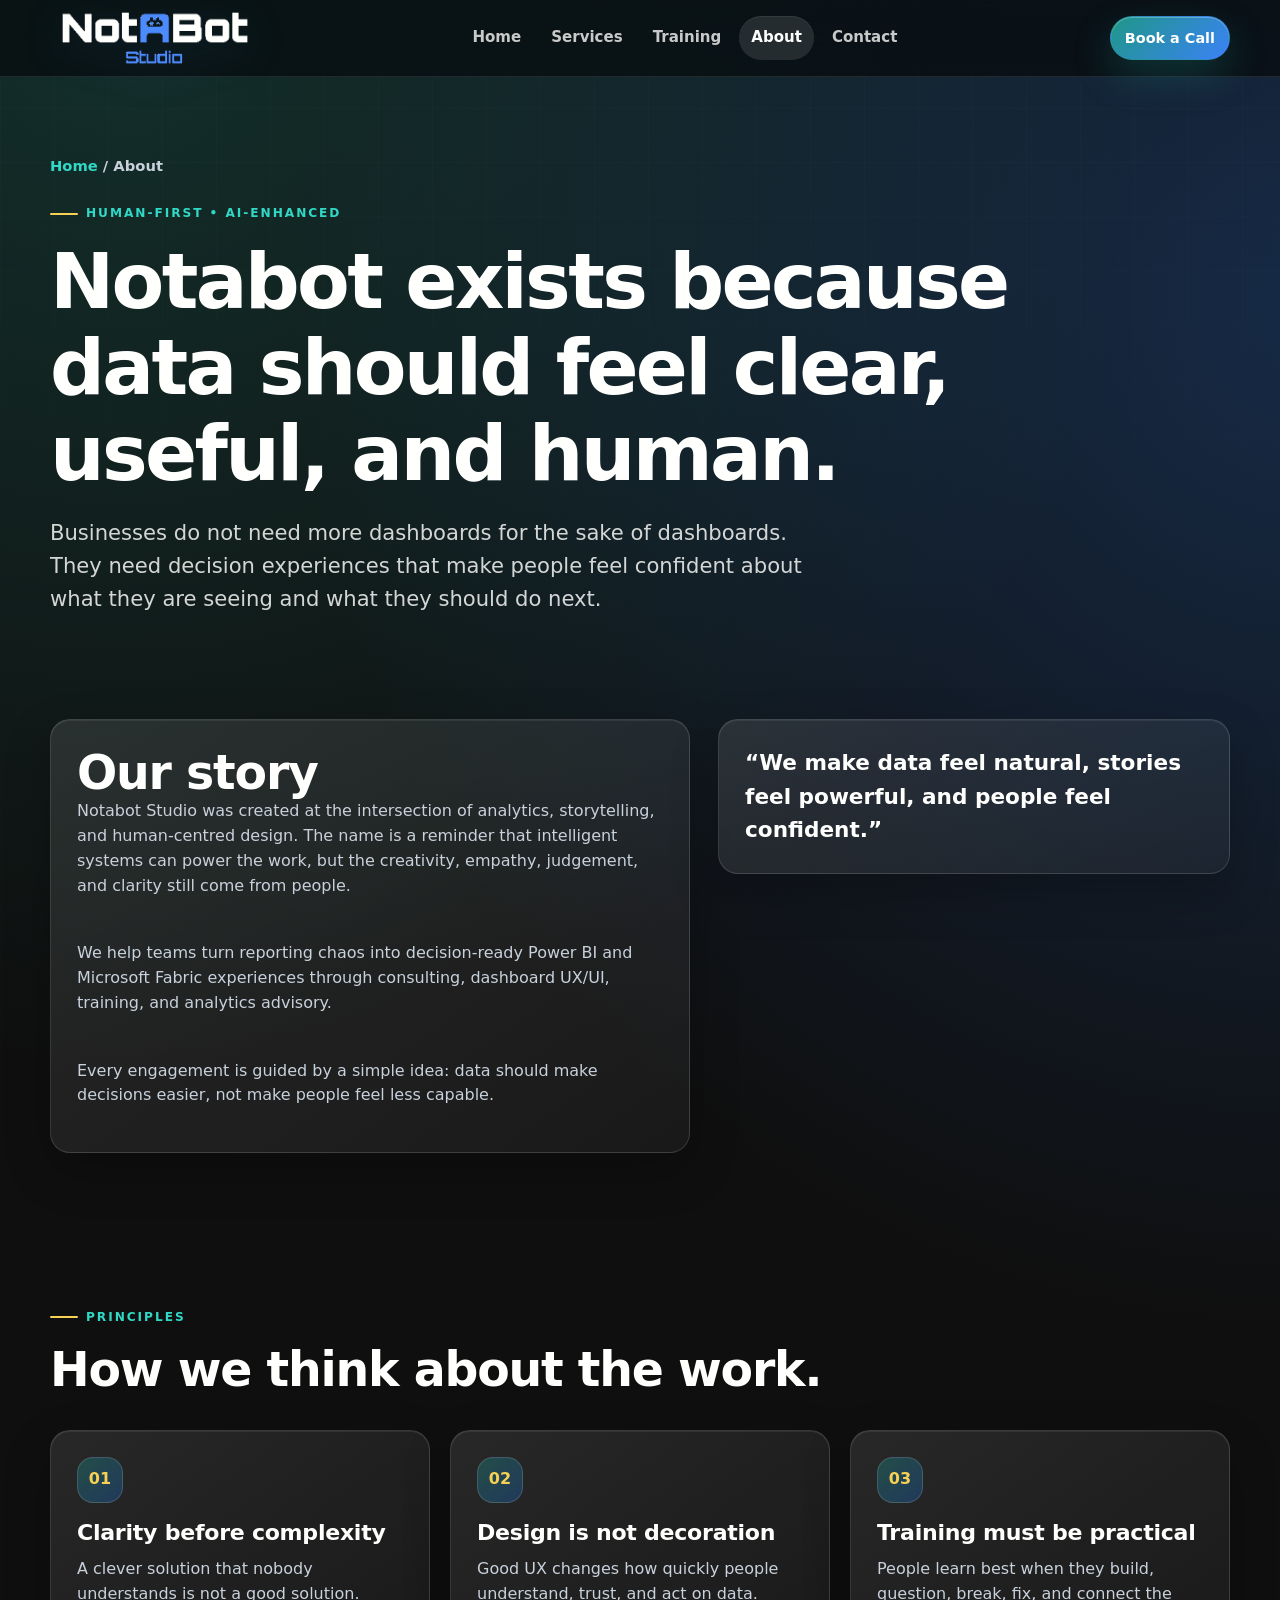
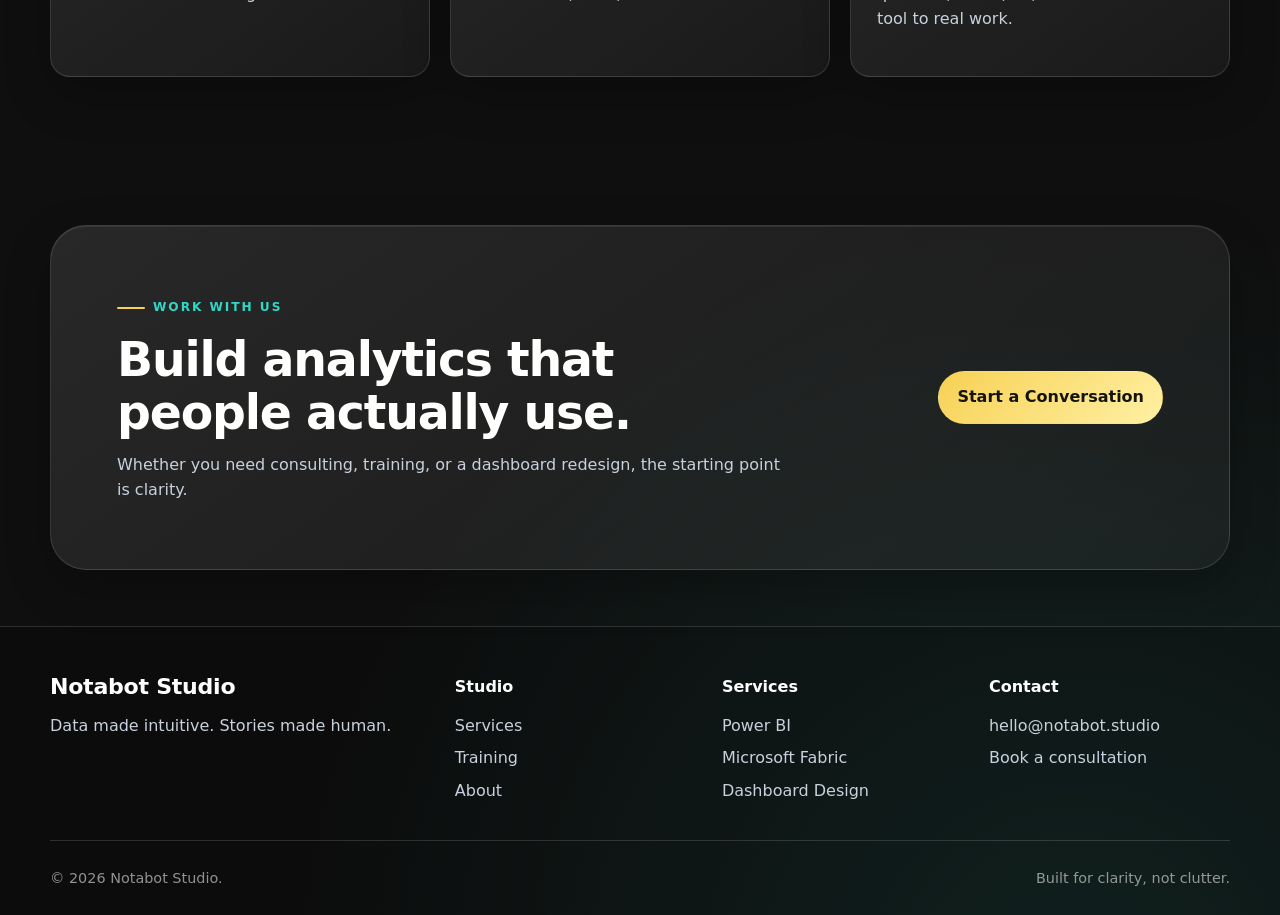
==== about.html @ 27e2b856 "Upload Notabot website files" ====
<!doctype html>
<html lang="en">
<head>
  <meta charset="utf-8"><meta name="viewport" content="width=device-width, initial-scale=1">
  <link rel="icon" type="image/png" href="assets/logo/favicon.png">
  <title>About | Notabot Studio</title>
  <meta name="description" content="Notabot Studio is a human-centred data design studio helping teams turn reporting chaos into clear Power BI, Microsoft Fabric, dashboard and training experiences.">
  <link rel="canonical" href="https://www.notabot.studio/about.html">
  <meta property="og:title" content="About Notabot Studio"><meta property="og:description" content="Data made intuitive. Stories made human."><meta property="og:type" content="website"><meta property="og:url" content="https://www.notabot.studio/about.html"><meta property="og:image" content="https://www.notabot.studio/assets/images/notabot-preview.png">
  <link rel="stylesheet" href="css/styles.css">
</head>
<body><a class="skip-link" href="#main">Skip to content</a><div class="site-shell">
<header class="header"><div class="container nav"><a class="brand" href="index.html" aria-label="Notabot Studio home"><img class="brand-wordmark" src="assets/logo/notabot-wordmark-nav.png" alt="Notabot Studio"></a><nav class="nav-links" data-nav-links><a class="nav-link" href="index.html">Home</a><a class="nav-link" href="services.html">Services</a><a class="nav-link" href="training.html">Training</a><a class="nav-link" aria-current="page" href="about.html">About</a><a class="nav-link" href="contact.html">Contact</a></nav><div class="nav-actions"><a class="btn btn-primary btn-small" href="contact.html">Book a Call</a><button class="menu-toggle" data-menu-toggle aria-label="Open menu" aria-expanded="false"><span></span><span></span><span></span></button></div></div></header>
<main id="main">
<section class="page-hero"><div class="container reveal"><div class="breadcrumb"><a href="index.html">Home</a> / About</div><span class="eyebrow">Human-first • AI-enhanced</span><h1>Notabot exists because data should feel clear, useful, and human.</h1><p class="lead">Businesses do not need more dashboards for the sake of dashboards. They need decision experiences that make people feel confident about what they are seeing and what they should do next.</p></div></section>
<section class="section section-tight"><div class="container about-split"><div class="card reveal"><h2>Our story</h2><p>Notabot Studio was created at the intersection of analytics, storytelling, and human-centred design. The name is a reminder that intelligent systems can power the work, but the creativity, empathy, judgement, and clarity still come from people.</p><br><p>We help teams turn reporting chaos into decision-ready Power BI and Microsoft Fabric experiences through consulting, dashboard UX/UI, training, and analytics advisory.</p><br><p>Every engagement is guided by a simple idea: data should make decisions easier, not make people feel less capable.</p></div><div class="card quote-card reveal">“We make data feel natural, stories feel powerful, and people feel confident.”</div></div></section>
<section class="section"><div class="container"><div class="section-head reveal"><div><span class="eyebrow">Principles</span><h2>How we think about the work.</h2></div></div><div class="grid grid-3"><article class="card reveal"><div class="card-icon">01</div><h3>Clarity before complexity</h3><p>A clever solution that nobody understands is not a good solution.</p></article><article class="card reveal"><div class="card-icon">02</div><h3>Design is not decoration</h3><p>Good UX changes how quickly people understand, trust, and act on data.</p></article><article class="card reveal"><div class="card-icon">03</div><h3>Training must be practical</h3><p>People learn best when they build, question, break, fix, and connect the tool to real work.</p></article></div></div></section>
<section class="section section-tight"><div class="container"><div class="cta-band reveal"><div><span class="eyebrow">Work with us</span><h2>Build analytics that people actually use.</h2><p>Whether you need consulting, training, or a dashboard redesign, the starting point is clarity.</p></div><a class="btn btn-yellow" href="contact.html">Start a Conversation</a></div></div></section>
</main>
<footer class="footer"><div class="container footer-grid"><div><h3>Notabot Studio</h3><p>Data made intuitive. Stories made human.</p></div><div><h4>Studio</h4><a href="services.html">Services</a><a href="training.html">Training</a><a href="about.html">About</a></div><div><h4>Services</h4><a href="services.html#power-bi">Power BI</a><a href="services.html#fabric">Microsoft Fabric</a><a href="services.html#dashboard-redesign">Dashboard Design</a></div><div><h4>Contact</h4><a href="mailto:hello@notabot.studio">hello@notabot.studio</a><a href="contact.html">Book a consultation</a></div></div><div class="container footer-bottom"><span>© <span data-year></span> Notabot Studio.</span><span>Built for clarity, not clutter.</span></div></footer>
</div><script src="js/main.js"></script></body></html>
---- css/styles.css ----
/* Notabot Studio — GitHub Pages ready static site */
:root {
  --teal: #1f9787;
  --teal-bright: #31d8c6;
  --blue: #1F4C8A;
  --blue-bright: #3B82F6;
  --yellow: #F7D154;
  --ink: #0f0f0f;
  --ink-2: #111827;
  --ink-3: #1f2937;
  --paper: #FFFFFD;
  --muted: #C8D1DC;
  --subtle: #8F9BA8;
  --line: rgba(255,255,253,.14);
  --glass: rgba(255,255,253,.075);
  --glass-strong: rgba(255,255,253,.115);
  --shadow: 0 24px 70px rgba(0,0,0,.34);
  --fluent-shadow: 0 16px 40px rgba(0,0,0,.24), inset 0 1px 0 rgba(255,255,255,.06);
  --radius: 20px;
  --radius-sm: 12px;
  --max: 1180px;
  --font-heading: 'Segoe UI Variable Display', Aptos, 'Segoe UI', Inter, system-ui, -apple-system, BlinkMacSystemFont, sans-serif;
  --font-body: 'Segoe UI Variable Text', Aptos, 'Segoe UI', Inter, system-ui, -apple-system, BlinkMacSystemFont, sans-serif;
}

* { box-sizing: border-box; }
html { scroll-behavior: smooth; }
body {
  margin: 0;
  font-family: var(--font-body);
  color: var(--paper);
  background:
    radial-gradient(circle at 8% 0%, rgba(31,151,135,.24), transparent 32%),
    radial-gradient(circle at 86% 10%, rgba(31,76,138,.45), transparent 34%),
    radial-gradient(circle at 70% 86%, rgba(45,214,195,.12), transparent 28%),
    var(--ink);
  line-height: 1.55;
  overflow-x: hidden;
}

body.menu-open { overflow: hidden; }
img { max-width: 100%; display: block; }
a { color: inherit; text-decoration: none; }
button, input, textarea { font: inherit; }

.skip-link {
  position: absolute;
  left: -999px;
  top: 12px;
  background: var(--paper);
  color: var(--ink);
  padding: 10px 14px;
  border-radius: 12px;
  z-index: 1000;
}
.skip-link:focus { left: 12px; }

.site-shell { position: relative; min-height: 100vh; }
.site-shell::before {
  content: '';
  position: fixed;
  inset: 0;
  pointer-events: none;
  background-image:
    linear-gradient(rgba(255,255,255,.035) 1px, transparent 1px),
    linear-gradient(90deg, rgba(255,255,255,.035) 1px, transparent 1px);
  background-size: 54px 54px;
  mask-image: linear-gradient(to bottom, rgba(0,0,0,.55), transparent 72%);
}

.container { width: min(var(--max), calc(100% - 40px)); margin: 0 auto; }
.section { padding: 92px 0; position: relative; }
.section-tight { padding: 56px 0; }
.eyebrow {
  display: inline-flex;
  align-items: center;
  gap: 8px;
  color: var(--teal-bright);
  text-transform: uppercase;
  letter-spacing: .16em;
  font-size: .76rem;
  font-weight: 800;
  margin-bottom: 16px;
}
.eyebrow::before { content: ''; width: 28px; height: 2px; background: var(--yellow); border-radius: 999px; }
.h1, h1, h2, h3 { font-family: var(--font-heading); line-height: 1.12; margin: 0; text-wrap: balance; }
h1 { font-size: clamp(2.35rem, 6.4vw, 5.35rem); letter-spacing: -.035em; max-width: 1020px; font-weight: 760; }
h2 { font-size: clamp(1.85rem, 3.7vw, 3.45rem); letter-spacing: -.025em; font-weight: 740; }
h3 { font-size: clamp(1.08rem, 2vw, 1.38rem); letter-spacing: -.012em; font-weight: 720; }
p { margin: 0; color: var(--muted); }
.lead { font-size: clamp(1.05rem, 2vw, 1.32rem); max-width: 760px; color: rgba(255,255,253,.82); }
.text-gradient { background: linear-gradient(100deg, var(--teal-bright), var(--paper) 44%, var(--yellow)); -webkit-background-clip: text; background-clip: text; color: transparent; }

.header {
  position: sticky;
  top: 0;
  z-index: 999;
  backdrop-filter: blur(18px);
  background: rgba(15,15,15,.72);
  border-bottom: 1px solid var(--line);
}
.nav {
  min-height: 76px;
  display: flex;
  align-items: center;
  justify-content: space-between;
  gap: 22px;
}
.brand {
  display: inline-flex;
  align-items: center;
  gap: 12px;
  min-width: max-content;
}
.brand-mark {
  width: 46px;
  height: 46px;
  border: 1px solid rgba(255,255,253,.18);
  border-radius: 15px;
  background: var(--paper);
  display: grid;
  place-items: center;
  box-shadow: 0 14px 38px rgba(31,76,138,.28);
  overflow: hidden;
  flex: 0 0 auto;
}
.brand-mark img {
  width: 100%;
  height: 100%;
  object-fit: cover;
}
.brand-text { display: grid; gap: 1px; }
.brand-name { font-family: var(--font-heading); font-weight: 760; letter-spacing: -.02em; }
.brand-tag { font-size: .72rem; color: var(--muted); letter-spacing: .08em; text-transform: uppercase; }
.nav-links { display: flex; align-items: center; gap: 6px; }
.nav-link {
  padding: 10px 12px;
  color: rgba(255,255,253,.78);
  border-radius: 999px;
  font-weight: 700;
  font-size: .94rem;
}
.nav-link:hover, .nav-link[aria-current='page'] { background: var(--glass); color: var(--paper); }
.nav-actions { display: flex; align-items: center; gap: 12px; }
.menu-toggle {
  display: none;
  width: 44px;
  height: 44px;
  border: 1px solid var(--line);
  border-radius: 14px;
  background: var(--glass);
  color: var(--paper);
  cursor: pointer;
}
.menu-toggle span { display: block; width: 19px; height: 2px; background: currentColor; margin: 4px auto; border-radius: 999px; transition: .2s ease; }

.btn {
  display: inline-flex;
  align-items: center;
  justify-content: center;
  gap: 10px;
  min-height: 46px;
  padding: 13px 18px;
  border-radius: 999px;
  border: 1px solid rgba(255,255,253,.16);
  background: var(--glass);
  color: var(--paper);
  font-weight: 720;
  cursor: pointer;
  transition: transform .18s ease, border-color .18s ease, background .18s ease, box-shadow .18s ease;
}
.btn:hover { transform: translateY(-2px); border-color: rgba(45,214,195,.42); background: var(--glass-strong); }
.btn-primary {
  background: linear-gradient(135deg, var(--teal), var(--blue-bright));
  border-color: transparent;
  box-shadow: 0 18px 46px rgba(31,151,135,.25);
}
.btn-primary:hover { box-shadow: 0 22px 56px rgba(31,151,135,.34); }
.btn-yellow { background: linear-gradient(135deg, var(--yellow), #fff0a4); color: #15140b; border-color: transparent; }
.btn-small { min-height: 40px; padding: 10px 14px; font-size: .9rem; }

.hero { padding: 92px 0 70px; position: relative; }
.hero-grid { display: grid; grid-template-columns: minmax(0, 1.1fr) 430px; gap: 46px; align-items: center; }
.hero-copy { position: relative; z-index: 2; }
.hero-copy .lead { margin: 24px 0 28px; }
.hero-actions { display: flex; flex-wrap: wrap; gap: 14px; margin-bottom: 28px; }
.cred-strip { display: flex; flex-wrap: wrap; gap: 10px; }
.pill {
  border: 1px solid var(--line);
  background: rgba(255,255,253,.055);
  border-radius: 999px;
  padding: 8px 12px;
  color: rgba(255,255,253,.78);
  font-weight: 750;
  font-size: .88rem;
}
.hero-visual {
  position: relative;
  min-height: 560px;
  border: 1px solid var(--line);
  border-radius: 36px;
  background:
    linear-gradient(140deg, rgba(255,255,253,.10), rgba(255,255,253,.035)),
    radial-gradient(circle at 74% 20%, rgba(45,214,195,.3), transparent 32%),
    radial-gradient(circle at 18% 72%, rgba(31,76,138,.7), transparent 42%);
  box-shadow: var(--shadow);
  overflow: hidden;
}
.hero-visual::before {
  content: '';
  position: absolute;
  inset: 18px;
  border-radius: 28px;
  border: 1px solid rgba(255,255,253,.14);
}
.dashboard-card {
  position: absolute;
  border: 1px solid rgba(255,255,253,.16);
  background: rgba(15,15,15,.54);
  backdrop-filter: blur(14px);
  border-radius: 22px;
  padding: 18px;
  box-shadow: 0 20px 50px rgba(0,0,0,.28);
}
.card-main { left: 34px; top: 40px; width: 290px; }
.card-side { right: 28px; top: 92px; width: 170px; }
.card-bottom { left: 74px; bottom: 52px; right: 34px; }
.mini-label { color: var(--muted); font-size: .78rem; text-transform: uppercase; letter-spacing: .12em; font-weight: 800; }
.metric { font-family: var(--font-heading); font-size: 2.4rem; letter-spacing: -.06em; margin: 10px 0 4px; }
.spark { height: 84px; margin-top: 18px; border-radius: 16px; background: linear-gradient(135deg, rgba(31,151,135,.4), rgba(31,76,138,.75)); position: relative; overflow: hidden; }
.spark::after { content:''; position:absolute; inset: 24px 12px 20px; border-left: 3px solid var(--yellow); border-bottom: 3px solid var(--teal-bright); transform: skewX(-16deg); border-radius: 4px; }
.robot-orb {
  position: absolute;
  right: 42px;
  bottom: 144px;
  width: 128px;
  height: 128px;
  border-radius: 32px;
  background: linear-gradient(145deg, var(--paper), #dbe7ef);
  transform: rotate(-8deg);
  box-shadow: 0 30px 68px rgba(45,214,195,.24);
}
.robot-orb::before { content: ''; position: absolute; width: 16px; height: 16px; border-radius: 50%; background: var(--blue); left: 34px; top: 44px; box-shadow: 42px 0 0 var(--yellow); }
.robot-orb::after { content: ''; position: absolute; width: 58px; height: 8px; border-radius: 999px; background: var(--ink); left: 36px; bottom: 36px; opacity: .88; }
.progress-row { display:grid; gap: 11px; margin-top: 14px; }
.progress-line { height: 10px; border-radius: 999px; background: rgba(255,255,253,.10); overflow:hidden; }
.progress-line span { display:block; height:100%; border-radius: inherit; background: linear-gradient(90deg, var(--teal-bright), var(--yellow)); }

.grid { display: grid; gap: 20px; }
.grid-2 { grid-template-columns: repeat(2, minmax(0, 1fr)); }
.grid-3 { grid-template-columns: repeat(3, minmax(0, 1fr)); }
.grid-4 { grid-template-columns: repeat(4, minmax(0, 1fr)); }
.card {
  border: 1px solid var(--line);
  background: linear-gradient(145deg, rgba(255,255,253,.095), rgba(255,255,253,.038));
  border-radius: var(--radius);
  padding: 26px;
  box-shadow: var(--fluent-shadow);
  position: relative;
  overflow: hidden;
}
.card::before { content:''; position:absolute; inset:0; background: radial-gradient(circle at 10% 0%, rgba(45,214,195,.13), transparent 30%); opacity:0; transition:.2s ease; }
.card:hover::before { opacity: 1; }
.card > * { position: relative; }
.card h3 { margin-bottom: 12px; }
.card p { margin-bottom: 18px; }
.card-icon {
  width: 46px;
  height: 46px;
  border-radius: 16px;
  display: grid;
  place-items: center;
  background: linear-gradient(135deg, rgba(31,151,135,.35), rgba(31,76,138,.55));
  border: 1px solid rgba(255,255,253,.15);
  margin-bottom: 18px;
  font-weight: 700;
  color: var(--yellow);
}
.section-head { display:flex; align-items:end; justify-content:space-between; gap: 24px; margin-bottom: 34px; }
.section-head p { max-width: 590px; }
.problem-card { min-height: 180px; }
.price-card {
  padding: 0;
  display: flex;
  flex-direction: column;
  height: 100%;
  min-height: 430px;
  overflow: hidden;
}
.price-head {
  padding: 28px 28px 20px;
  border-bottom: 1px solid var(--line);
  display: grid;
  gap: 10px;
  align-content: start;
}
.price-head h3 { margin: 0; line-height: 1.18; }
.price-head p { margin: 0; }
.price {
  font-family: var(--font-heading);
  font-size: clamp(1.55rem, 2.6vw, 2.05rem);
  line-height: 1.18;
  letter-spacing: -.02em;
  margin: 2px 0 4px;
  color: var(--paper);
  overflow: visible;
  white-space: normal;
}
.price small { font-family: var(--font-body); font-size: .9rem; color: var(--muted); letter-spacing: 0; font-weight: 520; }
.price-body { padding: 22px 28px 28px; display:flex; flex-direction:column; flex:1; }
.list { list-style:none; padding:0; margin: 0 0 22px; display:grid; gap: 10px; color: rgba(255,255,253,.78); }
.list li { display:flex; gap: 10px; align-items:flex-start; }
.list li::before { content:'✦'; color: var(--teal-bright); flex: 0 0 auto; }
.price-body .btn { margin-top: auto; width: fit-content; }
.badge {
  display:inline-flex; align-items:center; width:max-content; gap:8px;
  border: 1px solid rgba(255,210,63,.38);
  background: rgba(255,210,63,.11);
  color: #fff3b0;
  border-radius: 999px;
  padding: 6px 10px;
  font-size: .78rem;
  font-weight: 700;
  text-transform: uppercase;
  letter-spacing: .1em;
}
.featured { outline: 1px solid rgba(45,214,195,.55); box-shadow: 0 24px 80px rgba(31,151,135,.18); }
.note { font-size: .92rem; color: rgba(255,255,253,.68); }

.process { counter-reset: step; }
.process-card { display: grid; gap: 12px; }
.process-card::after {
  counter-increment: step;
  content: '0' counter(step);
  position: absolute;
  right: 22px;
  top: 18px;
  font-family: var(--font-heading);
  color: rgba(255,255,253,.12);
  font-size: 2rem;
}

.cta-band {
  border: 1px solid rgba(255,255,253,.16);
  border-radius: 36px;
  padding: clamp(32px, 6vw, 66px);
  background:
    radial-gradient(circle at 8% 20%, rgba(45,214,195,.24), transparent 30%),
    linear-gradient(135deg, rgba(31,76,138,.5), rgba(31,151,135,.2));
  box-shadow: var(--shadow);
  display:grid;
  grid-template-columns: 1fr auto;
  gap: 24px;
  align-items:center;
}
.cta-band p { max-width: 680px; margin-top: 14px; }

.page-hero { padding: 78px 0 48px; }
.page-hero h1 { font-size: clamp(2.4rem, 6vw, 5rem); }
.page-hero .lead { margin-top: 20px; }
.breadcrumb { color: var(--muted); font-weight: 800; margin-bottom: 20px; font-size: .92rem; }
.breadcrumb a { color: var(--teal-bright); }
.service-detail { display:grid; grid-template-columns: .9fr 1.1fr; gap: 24px; align-items:start; }
.service-detail + .service-detail { margin-top: 24px; }
.deliverables { display:grid; grid-template-columns: repeat(2, minmax(0,1fr)); gap: 12px; margin-top: 18px; }
.deliverable { border:1px solid var(--line); border-radius: 16px; padding: 14px; background: rgba(255,255,253,.045); color: rgba(255,255,253,.8); font-weight: 750; }
.training-table { width:100%; border-collapse: collapse; overflow:hidden; border-radius: var(--radius); }
.training-table th, .training-table td { padding: 16px; border-bottom: 1px solid var(--line); text-align:left; color: rgba(255,255,253,.78); vertical-align: top; }
.training-table th { color: var(--paper); background: rgba(255,255,253,.08); font-family: var(--font-heading); }
.training-table tr:last-child td { border-bottom:0; }
.about-split { display:grid; grid-template-columns: 1fr .8fr; gap: 28px; align-items:start; }
.quote-card { font-size: 1.35rem; color: var(--paper); font-weight: 800; }
.contact-options { display:grid; grid-template-columns: repeat(3, minmax(0,1fr)); gap: 16px; }
.form {
  display:grid;
  gap: 14px;
}
.field { display:grid; gap: 8px; }
.field label { font-weight: 720; color: rgba(255,255,253,.86); }
.field input, .field textarea, .field select {
  width: 100%;
  border: 1px solid var(--line);
  border-radius: 16px;
  background: rgba(255,255,253,.065);
  color: var(--paper);
  padding: 14px 14px;
  outline: none;
}
.field input:focus, .field textarea:focus, .field select:focus { border-color: rgba(45,214,195,.6); box-shadow: 0 0 0 4px rgba(45,214,195,.09); }
.field textarea { min-height: 140px; resize: vertical; }

.footer { border-top: 1px solid var(--line); padding: 48px 0 26px; background: rgba(0,0,0,.18); }
.footer-grid { display:grid; grid-template-columns: 1.1fr repeat(3, .7fr); gap: 26px; }
.footer h3, .footer h4 { margin: 0 0 14px; font-family: var(--font-heading); }
.footer a { display:block; color: var(--muted); margin: 8px 0; }
.footer a:hover { color: var(--teal-bright); }
.footer-bottom { display:flex; justify-content:space-between; gap: 18px; flex-wrap: wrap; padding-top: 26px; margin-top: 28px; border-top: 1px solid var(--line); color: rgba(255,255,253,.55); font-size: .9rem; }

.reveal { opacity: 0; transform: translateY(18px); transition: opacity .6s ease, transform .6s ease; }
.reveal.visible { opacity: 1; transform: translateY(0); }

@media (max-width: 980px) {
  .hero-grid, .service-detail, .about-split { grid-template-columns: 1fr; }
  .hero-visual { min-height: 480px; }
  .grid-3, .grid-4 { grid-template-columns: repeat(2, minmax(0, 1fr)); }
  .section-head, .cta-band { grid-template-columns: 1fr; display:grid; }
  .footer-grid { grid-template-columns: repeat(2, minmax(0, 1fr)); }
  .contact-options { grid-template-columns: 1fr; }
}

@media (max-width: 760px) {
  .container { width: min(100% - 28px, var(--max)); }
  .section { padding: 68px 0; }
  .nav { min-height: 68px; }
  .brand-tag { display:none; }
  .menu-toggle { display: inline-block; }
  .nav-links {
    position: fixed;
    inset: 68px 14px auto 14px;
    display: grid;
    gap: 8px;
    background: rgba(15,15,15,.96);
    border: 1px solid var(--line);
    border-radius: 22px;
    padding: 14px;
    box-shadow: var(--shadow);
    transform: translateY(-12px);
    opacity: 0;
    pointer-events: none;
    transition: .2s ease;
  }
  .nav-links.open { transform: translateY(0); opacity: 1; pointer-events: auto; }
  .nav-link { border-radius: 14px; padding: 12px 14px; }
  .nav-actions .btn { display: none; }
  .hero { padding: 56px 0 44px; }
  .hero-actions { align-items: stretch; }
  .hero-actions .btn { width: 100%; }
  .hero-visual { min-height: 430px; border-radius: 28px; }
  .card-main { left: 18px; top: 24px; width: calc(100% - 90px); }
  .card-side { right: 18px; top: 180px; width: 148px; }
  .card-bottom { left: 18px; right: 18px; bottom: 22px; }
  .robot-orb { width: 92px; height: 92px; right: 26px; bottom: 150px; border-radius: 24px; }
  .robot-orb::before { left: 24px; top: 31px; box-shadow: 30px 0 0 var(--yellow); }
  .robot-orb::after { width: 44px; left: 24px; bottom: 24px; }
  .grid-2, .grid-3, .grid-4, .deliverables { grid-template-columns: 1fr; }
  .training-table { display:block; overflow-x:auto; }
  .footer-grid { grid-template-columns: 1fr; }
}
@media (max-width: 980px) {
  .grid-5 { grid-template-columns: repeat(2, minmax(0, 1fr)) !important; }
}
@media (max-width: 760px) {
  .grid-5 { grid-template-columns: 1fr !important; }
}


/* Fluent 2 refinement pass: clearer typography, safer spacing and better card alignment */
.grid { align-items: stretch; }
.price-card:hover, .card:hover { border-color: rgba(255,255,253,.22); }
.btn:focus-visible, .nav-link:focus-visible, .field input:focus-visible, .field textarea:focus-visible, .field select:focus-visible {
  outline: 3px solid rgba(49,216,198,.45);
  outline-offset: 3px;
}
@media (max-width: 760px) {
  .price-card { min-height: auto; }
  .price-head { padding: 24px 22px 18px; }
  .price-body { padding: 20px 22px 24px; }
  .price-body .btn { width: 100%; }
}


/* === Fluent 2 interaction upgrade + Notabot logo refinement === */
:root {
  --fluent-surface: rgba(32, 36, 40, .72);
  --fluent-surface-2: rgba(255,255,253,.075);
  --fluent-stroke: rgba(255,255,253,.14);
  --fluent-stroke-strong: rgba(255,255,253,.24);
  --fluent-acrylic: blur(22px) saturate(135%);
  --fluent-ease: cubic-bezier(.16, 1, .3, 1);
}
body {
  background-size: 120% 120%;
  animation: notabotAurora 18s var(--fluent-ease) infinite alternate;
}
@keyframes notabotAurora {
  0% { background-position: 0% 0%, 100% 0%, 70% 100%, 0 0; }
  100% { background-position: 16% 10%, 82% 18%, 62% 84%, 0 0; }
}
.header {
  background: rgba(15, 18, 20, .72);
  backdrop-filter: var(--fluent-acrylic);
  -webkit-backdrop-filter: var(--fluent-acrylic);
}
.brand { border-radius: 18px; padding: 6px 8px 6px 4px; transition: background .2s var(--fluent-ease), transform .2s var(--fluent-ease); }
.brand:hover { background: rgba(255,255,253,.055); transform: translateY(-1px); }
.brand-mark {
  width: 48px;
  height: 48px;
  background: linear-gradient(180deg, rgba(255,255,253,.98), rgba(232,241,255,.96));
  border: 1px solid rgba(255,255,253,.28);
  border-radius: 16px;
  box-shadow: 0 16px 34px rgba(31, 76, 138, .26), inset 0 1px 0 rgba(255,255,255,.9);
  padding: 5px;
}
.brand-mark img { object-fit: contain; filter: drop-shadow(0 4px 8px rgba(31,76,138,.18)); }
.brand-name { color: var(--paper); font-weight: 780; letter-spacing: -.015em; }
.brand-tag { color: rgba(255,255,253,.74); }
.nav-link {
  position: relative;
  transition: background .2s var(--fluent-ease), color .2s var(--fluent-ease), transform .2s var(--fluent-ease);
}
.nav-link:hover { transform: translateY(-1px); }
.nav-link[aria-current='page'] { background: rgba(255,255,253,.11); box-shadow: inset 0 1px 0 rgba(255,255,255,.08); }
.btn {
  position: relative;
  overflow: hidden;
  transition: transform .22s var(--fluent-ease), border-color .22s var(--fluent-ease), background .22s var(--fluent-ease), box-shadow .22s var(--fluent-ease);
}
.btn::after {
  content: '';
  position: absolute;
  inset: -40%;
  background: linear-gradient(90deg, transparent, rgba(255,255,255,.22), transparent);
  transform: translateX(-120%) rotate(14deg);
  transition: transform .7s var(--fluent-ease);
}
.btn:hover::after { transform: translateX(120%) rotate(14deg); }
.btn > * { position: relative; }
.btn-primary { box-shadow: 0 16px 38px rgba(31,151,135,.26), inset 0 1px 0 rgba(255,255,255,.25); }
.btn-primary:hover { box-shadow: 0 22px 52px rgba(31,151,135,.36), inset 0 1px 0 rgba(255,255,255,.28); }
.hero-wordmark {
  width: min(390px, 86vw);
  margin: 0 0 18px;
  padding: 12px 14px;
  border: 1px solid rgba(255,255,253,.10);
  border-radius: 22px;
  background: linear-gradient(135deg, rgba(255,255,253,.08), rgba(255,255,253,.025));
  box-shadow: inset 0 1px 0 rgba(255,255,255,.08), 0 20px 44px rgba(0,0,0,.18);
  transform-origin: left center;
  animation: logoReveal .85s var(--fluent-ease) both;
}
.hero-wordmark img { width: 100%; height: auto; }
@keyframes logoReveal { from { opacity: 0; transform: translateY(12px) scale(.98); } to { opacity: 1; transform: translateY(0) scale(1); } }
.hero-visual {
  transform-style: preserve-3d;
  transition: transform .22s var(--fluent-ease), border-color .22s var(--fluent-ease), box-shadow .22s var(--fluent-ease);
  will-change: transform;
}
.hero-visual:hover { border-color: rgba(45,214,195,.34); box-shadow: 0 30px 90px rgba(0,0,0,.42), 0 0 0 1px rgba(45,214,195,.12); }
.hero-visual::after {
  content: '';
  position: absolute;
  inset: 0;
  background: linear-gradient(120deg, transparent 30%, rgba(255,255,255,.08), transparent 70%);
  transform: translateX(-100%);
  animation: surfaceSweep 5.8s var(--fluent-ease) infinite;
  pointer-events: none;
}
@keyframes surfaceSweep { 0%, 52% { transform: translateX(-120%); } 100% { transform: translateX(120%); } }
.hero-glow-dot { position: absolute; width: 12px; height: 12px; border-radius: 999px; background: var(--teal-bright); box-shadow: 0 0 28px var(--teal-bright); opacity: .7; }
.dot-a { left: 28px; top: 24px; animation: orbitDotA 9s linear infinite; }
.dot-b { right: 36px; bottom: 34px; background: var(--yellow); box-shadow: 0 0 24px rgba(247,209,84,.8); animation: orbitDotB 11s linear infinite; }
@keyframes orbitDotA { 0% { transform: translate(0,0); } 25% { transform: translate(260px,20px); } 50% { transform: translate(340px,410px); } 75% { transform: translate(40px,460px); } 100% { transform: translate(0,0); } }
@keyframes orbitDotB { 0% { transform: translate(0,0); } 33% { transform: translate(-270px,-10px); } 66% { transform: translate(-320px,-390px); } 100% { transform: translate(0,0); } }
.floating-card { animation: floatSoft 6s var(--fluent-ease) infinite alternate; }
.delay-1 { animation-delay: .8s; }
.delay-2 { animation-delay: 1.4s; }
@keyframes floatSoft { from { transform: translateY(0) translateZ(18px); } to { transform: translateY(-12px) translateZ(18px); } }
.dashboard-card {
  background: rgba(20, 24, 28, .68);
  backdrop-filter: blur(18px) saturate(140%);
  -webkit-backdrop-filter: blur(18px) saturate(140%);
  border-color: rgba(255,255,253,.18);
}
.robot-orb {
  display: grid;
  place-items: center;
  background: linear-gradient(145deg, rgba(255,255,253,.98), rgba(229,240,255,.94));
  overflow: hidden;
  animation: botBreathe 4.8s var(--fluent-ease) infinite;
}
.robot-orb img { width: 80%; height: 80%; object-fit: contain; filter: drop-shadow(0 12px 18px rgba(31,76,138,.22)); }
.robot-orb::before, .robot-orb::after { display: none; }
@keyframes botBreathe { 0%, 100% { transform: rotate(-8deg) scale(1); } 50% { transform: rotate(-4deg) scale(1.045); } }
.live-chip {
  position: absolute;
  right: 26px;
  bottom: 108px;
  display: inline-flex;
  align-items: center;
  gap: 9px;
  padding: 10px 12px;
  border: 1px solid rgba(255,255,253,.16);
  background: rgba(20, 24, 28, .68);
  backdrop-filter: blur(16px);
  border-radius: 999px;
  color: rgba(255,255,253,.85);
  font-size: .82rem;
  font-weight: 750;
  box-shadow: 0 14px 34px rgba(0,0,0,.24);
  animation: chipRise 5s var(--fluent-ease) infinite alternate;
}
.live-chip span { width: 8px; height: 8px; border-radius: 999px; background: var(--teal-bright); box-shadow: 0 0 0 0 rgba(49,216,198,.6); animation: pulseDot 1.8s infinite; }
@keyframes pulseDot { 70% { box-shadow: 0 0 0 10px rgba(49,216,198,0); } 100% { box-shadow: 0 0 0 0 rgba(49,216,198,0); } }
@keyframes chipRise { from { transform: translateY(0); } to { transform: translateY(-8px); } }
.card, .price-card, .service-detail .card, .cta-band, .training-table {
  background: linear-gradient(145deg, rgba(255,255,253,.105), rgba(255,255,253,.045));
  border-color: rgba(255,255,253,.13);
  box-shadow: 0 18px 48px rgba(0,0,0,.24), inset 0 1px 0 rgba(255,255,255,.07);
  transition: transform .24s var(--fluent-ease), border-color .24s var(--fluent-ease), box-shadow .24s var(--fluent-ease);
}
.card:hover, .price-card:hover, .service-detail .card:hover {
  transform: translateY(-5px);
  border-color: rgba(45,214,195,.35);
  box-shadow: 0 26px 70px rgba(0,0,0,.34), inset 0 1px 0 rgba(255,255,255,.10);
}
.price-card { gap: 22px; }
.price-head { display: grid; align-content: start; gap: 12px; }
.price-head h3 { margin: 0; min-height: 3.1rem; }
.price { line-height: 1.05; margin-top: 2px; }
.badge { width: fit-content; white-space: nowrap; }
.reveal { transform: translateY(22px) scale(.985); transition: opacity .7s var(--fluent-ease), transform .7s var(--fluent-ease); }
.reveal.visible { transform: translateY(0) scale(1); }
:focus-visible { outline: 3px solid rgba(49,216,198,.7); outline-offset: 3px; }
@media (max-width: 860px) {
  .hero-wordmark { width: min(320px, 92vw); }
  .hero-glow-dot, .live-chip { display: none; }
  .hero-visual { transform: none !important; }
}
@media (prefers-reduced-motion: reduce) {
  *, *::before, *::after { animation: none !important; transition-duration: .01ms !important; scroll-behavior: auto !important; }
  .hero-visual { transform: none !important; }
}


/* === Notabot refinement pass: full wordmark nav + cleaner above-the-fold Fluent 2 hero === */
:root {
  --fluent-bg: #0b1115;
  --fluent-card: rgba(21, 31, 37, .82);
  --fluent-card-2: rgba(32, 49, 58, .72);
}
.header {
  background: rgba(9, 14, 17, .82);
  border-bottom-color: rgba(255,255,253,.10);
}
.nav { min-height: 76px; }
.brand {
  padding: 8px 10px;
  border-radius: 18px;
  gap: 0;
  min-width: 0;
}
.brand-wordmark {
  width: clamp(136px, 15vw, 190px);
  height: auto;
  display: block;
  filter: drop-shadow(0 9px 20px rgba(31,76,138,.22));
}
.brand:hover .brand-wordmark { filter: drop-shadow(0 10px 24px rgba(49,216,198,.18)); }
.brand-mark, .brand-text { display: none !important; }

.hero {
  padding: clamp(42px, 5vh, 64px) 0 clamp(36px, 5vh, 52px);
  min-height: calc(100vh - 76px);
  display: grid;
  align-items: center;
}
.hero-grid {
  grid-template-columns: minmax(0, 1.14fr) minmax(360px, 430px);
  gap: clamp(28px, 5vw, 56px);
  align-items: center;
}
.hero-copy .eyebrow { margin-bottom: 14px; }
.hero-copy h1 {
  font-size: clamp(2.75rem, 5.15vw, 4.25rem);
  max-width: 760px;
  letter-spacing: -.04em;
}
.text-gradient {
  background: linear-gradient(100deg, var(--teal-bright), #dffff8 58%, var(--paper));
  -webkit-background-clip: text;
  background-clip: text;
  color: transparent;
}
.hero-copy .lead {
  margin: 18px 0 20px;
  max-width: 720px;
  font-size: clamp(1.02rem, 1.55vw, 1.18rem);
  color: rgba(255,255,253,.80);
}
.hero-actions {
  margin-bottom: 20px;
  gap: 12px;
}
.cred-strip { gap: 8px; }
.pill { padding: 7px 10px; font-size: .82rem; color: rgba(255,255,253,.76); }

.hero-visual {
  min-height: 430px;
  border-radius: 32px;
  border-color: rgba(255,255,253,.18);
  background:
    linear-gradient(145deg, rgba(255,255,253,.13), rgba(255,255,253,.045)),
    radial-gradient(circle at 72% 18%, rgba(49,216,198,.22), transparent 30%),
    radial-gradient(circle at 18% 82%, rgba(31,76,138,.58), transparent 42%),
    rgba(10, 18, 22, .82);
  box-shadow: 0 26px 84px rgba(0,0,0,.38), inset 0 1px 0 rgba(255,255,255,.08);
}
.hero-visual::before {
  inset: 18px;
  border-radius: 24px;
  border-color: rgba(255,255,253,.18);
  background: linear-gradient(180deg, rgba(255,255,255,.04), transparent);
}
.dashboard-card {
  background: linear-gradient(145deg, rgba(13, 22, 27, .92), rgba(22, 37, 45, .84));
  border-color: rgba(255,255,253,.22);
  box-shadow: 0 22px 56px rgba(0,0,0,.36), inset 0 1px 0 rgba(255,255,255,.08);
}
.card-main {
  left: 38px;
  top: 46px;
  width: min(315px, calc(100% - 76px));
  min-height: 278px;
}
.card-stat {
  right: 30px;
  bottom: 42px;
  width: 185px;
  padding: 18px;
  z-index: 3;
}
.card-stat .metric { font-size: 2.2rem; }
.card-stat p { font-size: .95rem; margin-bottom: 0; }
.card-side, .card-bottom, .robot-orb, .live-chip, .dot-b { display: none !important; }
.spark {
  height: 92px;
  margin-top: 16px;
  background: linear-gradient(135deg, rgba(31,151,135,.54), rgba(31,76,138,.72));
  border: 1px solid rgba(255,255,253,.10);
}
.progress-row { margin-top: 16px; gap: 9px; }
.progress-line { height: 8px; background: rgba(255,255,253,.13); }
.progress-line span { background: linear-gradient(90deg, var(--teal-bright), rgba(49,216,198,.82)); }
.hero-glow-dot.dot-a {
  width: 10px;
  height: 10px;
  left: 30px;
  top: 28px;
  opacity: .55;
}
@keyframes orbitDotA {
  0% { transform: translate(0,0); }
  33% { transform: translate(250px,14px); }
  66% { transform: translate(318px,330px); }
  100% { transform: translate(0,0); }
}

@media (max-width: 1050px) {
  .hero { min-height: auto; }
  .hero-grid { grid-template-columns: 1fr; }
  .hero-visual { min-height: 420px; max-width: 560px; width: 100%; }
}
@media (max-width: 860px) {
  .brand-wordmark { width: 142px; }
  .hero { padding: 42px 0 44px; }
  .hero-copy h1 { font-size: clamp(2.35rem, 12vw, 3.35rem); }
  .hero-actions .btn { width: 100%; }
  .hero-visual { min-height: 390px; }
  .card-main { left: 18px; top: 24px; width: calc(100% - 36px); min-height: 230px; }
  .card-stat { right: 18px; bottom: 20px; width: min(178px, calc(100% - 36px)); }
}
@media (max-width: 520px) {
  .brand-wordmark { width: 126px; }
  .nav { min-height: 68px; }
  .hero { min-height: auto; }
  .hero-visual { min-height: 370px; }
  .card-stat { left: 18px; right: auto; }
}
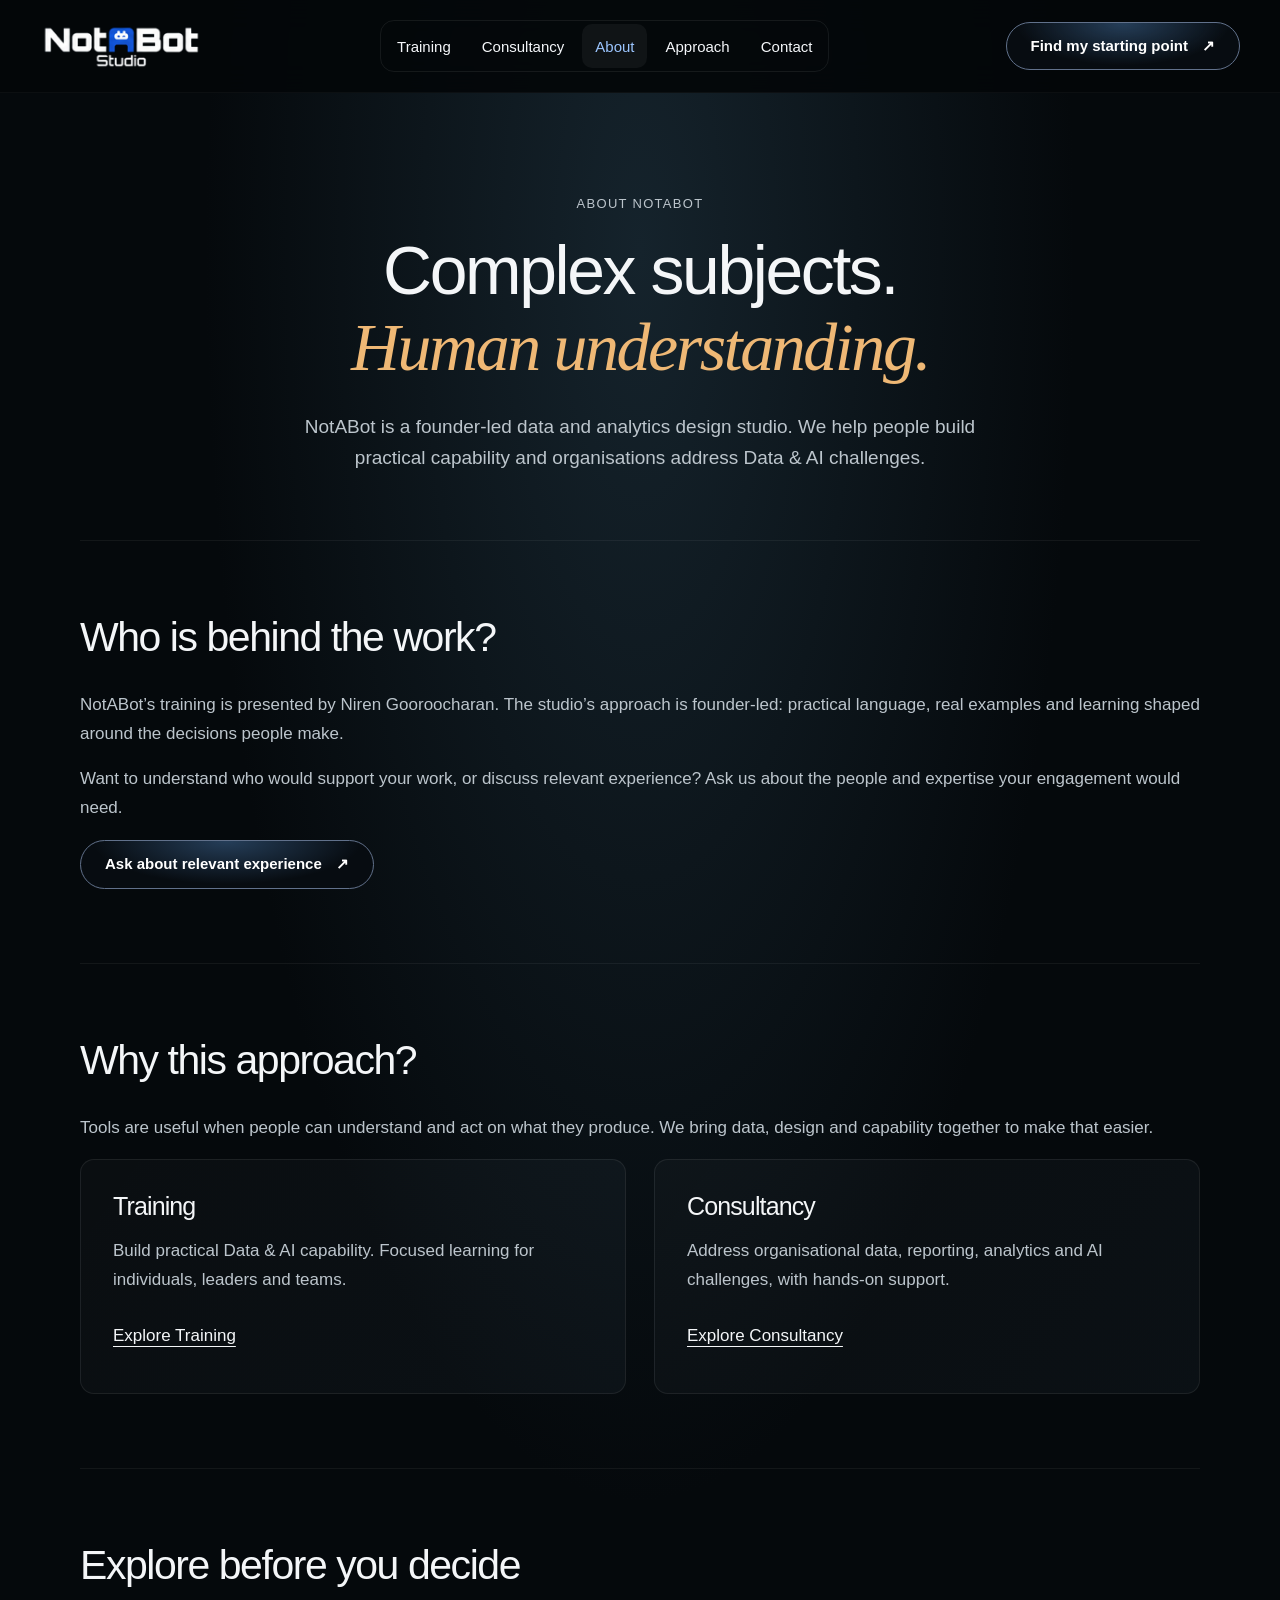
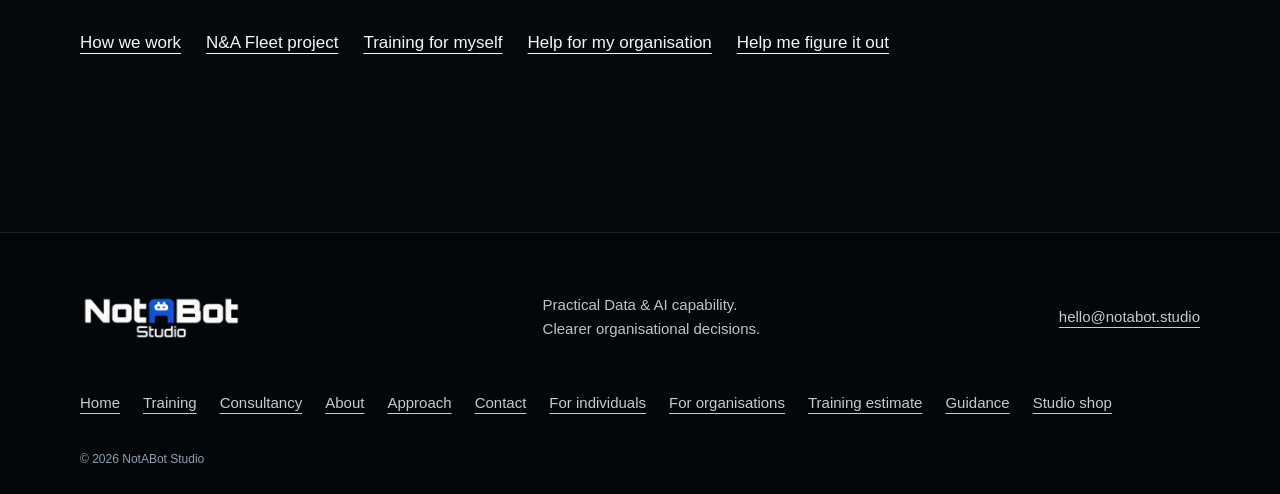
==== commit d50df5c6: "Add files via upload" ====
--- a/about.html
+++ b/about.html
@@ -1,21 +1 @@
-<!doctype html>
-<html lang="en">
-<head>
-  <meta charset="utf-8"><meta name="viewport" content="width=device-width, initial-scale=1">
-  <link rel="icon" type="image/png" href="assets/logo/favicon.png">
-  <title>About | Notabot Studio</title>
-  <meta name="description" content="Notabot Studio is a human-centred data design studio helping teams turn reporting chaos into clear Power BI, Microsoft Fabric, dashboard and training experiences.">
-  <link rel="canonical" href="https://www.notabot.studio/about.html">
-  <meta property="og:title" content="About Notabot Studio"><meta property="og:description" content="Data made intuitive. Stories made human."><meta property="og:type" content="website"><meta property="og:url" content="https://www.notabot.studio/about.html"><meta property="og:image" content="https://www.notabot.studio/assets/images/notabot-preview.png">
-  <link rel="stylesheet" href="css/styles.css">
-</head>
-<body><a class="skip-link" href="#main">Skip to content</a><div class="site-shell">
-<header class="header"><div class="container nav"><a class="brand" href="index.html" aria-label="Notabot Studio home"><img class="brand-wordmark" src="assets/logo/notabot-wordmark-nav.png" alt="Notabot Studio"></a><nav class="nav-links" data-nav-links><a class="nav-link" href="index.html">Home</a><a class="nav-link" href="services.html">Services</a><a class="nav-link" href="training.html">Training</a><a class="nav-link" aria-current="page" href="about.html">About</a><a class="nav-link" href="contact.html">Contact</a></nav><div class="nav-actions"><a class="btn btn-primary btn-small" href="contact.html">Book a Call</a><button class="menu-toggle" data-menu-toggle aria-label="Open menu" aria-expanded="false"><span></span><span></span><span></span></button></div></div></header>
-<main id="main">
-<section class="page-hero"><div class="container reveal"><div class="breadcrumb"><a href="index.html">Home</a> / About</div><span class="eyebrow">Human-first • AI-enhanced</span><h1>Notabot exists because data should feel clear, useful, and human.</h1><p class="lead">Businesses do not need more dashboards for the sake of dashboards. They need decision experiences that make people feel confident about what they are seeing and what they should do next.</p></div></section>
-<section class="section section-tight"><div class="container about-split"><div class="card reveal"><h2>Our story</h2><p>Notabot Studio was created at the intersection of analytics, storytelling, and human-centred design. The name is a reminder that intelligent systems can power the work, but the creativity, empathy, judgement, and clarity still come from people.</p><br><p>We help teams turn reporting chaos into decision-ready Power BI and Microsoft Fabric experiences through consulting, dashboard UX/UI, training, and analytics advisory.</p><br><p>Every engagement is guided by a simple idea: data should make decisions easier, not make people feel less capable.</p></div><div class="card quote-card reveal">“We make data feel natural, stories feel powerful, and people feel confident.”</div></div></section>
-<section class="section"><div class="container"><div class="section-head reveal"><div><span class="eyebrow">Principles</span><h2>How we think about the work.</h2></div></div><div class="grid grid-3"><article class="card reveal"><div class="card-icon">01</div><h3>Clarity before complexity</h3><p>A clever solution that nobody understands is not a good solution.</p></article><article class="card reveal"><div class="card-icon">02</div><h3>Design is not decoration</h3><p>Good UX changes how quickly people understand, trust, and act on data.</p></article><article class="card reveal"><div class="card-icon">03</div><h3>Training must be practical</h3><p>People learn best when they build, question, break, fix, and connect the tool to real work.</p></article></div></div></section>
-<section class="section section-tight"><div class="container"><div class="cta-band reveal"><div><span class="eyebrow">Work with us</span><h2>Build analytics that people actually use.</h2><p>Whether you need consulting, training, or a dashboard redesign, the starting point is clarity.</p></div><a class="btn btn-yellow" href="contact.html">Start a Conversation</a></div></div></section>
-</main>
-<footer class="footer"><div class="container footer-grid"><div><h3>Notabot Studio</h3><p>Data made intuitive. Stories made human.</p></div><div><h4>Studio</h4><a href="services.html">Services</a><a href="training.html">Training</a><a href="about.html">About</a></div><div><h4>Services</h4><a href="services.html#power-bi">Power BI</a><a href="services.html#fabric">Microsoft Fabric</a><a href="services.html#dashboard-redesign">Dashboard Design</a></div><div><h4>Contact</h4><a href="mailto:hello@notabot.studio">hello@notabot.studio</a><a href="contact.html">Book a consultation</a></div></div><div class="container footer-bottom"><span>© <span data-year></span> Notabot Studio.</span><span>Built for clarity, not clutter.</span></div></footer>
-</div><script src="js/main.js"></script></body></html>
+<!doctype html><html lang="en"><head><meta charset="utf-8"><meta name="viewport" content="width=device-width,initial-scale=1"><title>About NotABot | NotABot Studio</title><meta name="description" content="A founder-led data and analytics design studio connecting practical training and hands-on consultancy."><meta name="theme-color" content="#080d12"><meta property="og:type" content="website"><meta property="og:title" content="About NotABot | NotABot Studio"><meta property="og:description" content="A founder-led data and analytics design studio connecting practical training and hands-on consultancy."><meta property="og:image" content="assets/images/studio-mascot.png"><meta name="twitter:card" content="summary_large_image"><link rel="icon" href="assets/logo/favicon.png"><link rel="apple-touch-icon" href="assets/logo/favicon.png"><link rel="stylesheet" href="ux.css"><script src="ux-data.js" defer></script><script src="ux-core.js" defer></script><script src="ux.js" defer></script></head><body class="ux" id="top"><a class="ux-skip" href="#main">Skip to content</a><header class="ux-header"><a class="ux-logo" href="index.html" aria-label="NotABot Studio home"><img src="assets/logo/notabot-wordmark-nav.png" alt="NotABot Studio" width="429" height="128"></a><nav id="ux-nav" aria-label="Primary"><a href="training.html">Training</a><a href="services.html">Consultancy</a><a href="about.html" aria-current="page">About</a><a href="approach.html">Approach</a><a href="contact.html">Contact</a></nav><a class="ux-button" href="start.html">Find my starting point <span aria-hidden="true">↗</span></a><button class="ux-menu" aria-expanded="false" aria-controls="ux-nav" hidden>Menu</button></header><main id="main"><section class="ux-intro ux-wrap"><p class="ux-eyebrow">About NotABot</p><h1>Complex subjects.<br><em>Human understanding.</em></h1><p class="ux-lead">NotABot is a founder-led data and analytics design studio. We help people build practical capability and organisations address Data & AI challenges.</p></section><section class="ux-section ux-wrap" id="people"><h2>Who is behind the work?</h2><p>NotABot’s training is presented by Niren Gooroocharan. The studio’s approach is founder-led: practical language, real examples and learning shaped around the decisions people make.</p><p>Want to understand who would support your work, or discuss relevant experience? Ask us about the people and expertise your engagement would need.</p><a class="ux-button" href="contact.html?topic=experience&amp;from=about">Ask about relevant experience <span aria-hidden="true">↗</span></a></section><section class="ux-section ux-wrap" id="purpose"><h2>Why this approach?</h2><p>Tools are useful when people can understand and act on what they produce. We bring data, design and capability together to make that easier.</p><div class="ux-two"><article class="ux-panel"><h3>Training</h3><p>Build practical Data & AI capability. Focused learning for individuals, leaders and teams.</p><a class="ux-link" href="training.html">Explore Training</a></article><article class="ux-panel"><h3>Consultancy</h3><p>Address organisational data, reporting, analytics and AI challenges, with hands-on support.</p><a class="ux-link" href="services.html">Explore Consultancy</a></article></div></section><section class="ux-section ux-wrap" id="evidence"><h2>Explore before you decide</h2><div class="ux-actions"><a class="ux-link" href="approach.html">How we work</a><a class="ux-link" href="fleet.html">N&A Fleet project</a><a class="ux-link" href="individuals.html">Training for myself</a><a class="ux-link" href="organisations.html">Help for my organisation</a><a class="ux-link" href="start.html?from=about">Help me figure it out</a></div></section></main><footer class="ux-footer"><div class="ux-wrap ux-footer-top"><a class="ux-logo" href="index.html"><img src="assets/logo/notabot-wordmark-nav.png" alt="NotABot Studio" width="429" height="128" loading="lazy"></a><p>Practical Data & AI capability.<br>Clearer organisational decisions.</p><a class="ux-link" href="mailto:hello@notabot.studio">hello@notabot.studio</a></div><nav class="ux-wrap" aria-label="Footer"><a href="index.html">Home</a><a href="training.html">Training</a><a href="services.html">Consultancy</a><a href="about.html">About</a><a href="approach.html">Approach</a><a href="contact.html">Contact</a><a href="individuals.html">For individuals</a><a href="organisations.html">For organisations</a><a href="plan.html">Training estimate</a><a href="start.html">Guidance</a><a href="merch.html">Studio shop</a></nav><div class="ux-wrap ux-copyright">© <span data-year>2026</span> NotABot Studio</div></footer></body></html>
--- a/ux.css
+++ b/ux.css
@@ -0,0 +1,4 @@
+@font-face{font-family:Studio;src:local('Arial')}*{box-sizing:border-box}html{scroll-padding-top:125px}body.ux{margin:0;background:#05090c;color:#f4f6f8;font-family:Studio,Arial,sans-serif;font-size:17px;line-height:1.7;background-image:radial-gradient(ellipse at 50% 12%,#15232c 0,transparent 48%)}[hidden]{display:none!important}.ux a,.ux-header a,.ux-footer a{color:inherit}.ux a{text-underline-offset:5px}.ux :focus-visible,.ux-header :focus-visible,.ux-footer :focus-visible{outline:3px solid #81b9ff;outline-offset:5px}.ux-wrap{width:min(1120px,calc(100% - 64px));margin-inline:auto}.ux-header{position:sticky;top:0;z-index:20;display:flex;align-items:center;justify-content:space-between;gap:22px;padding:20px max(32px,calc((100vw - 1200px)/2));background:#040709ed;backdrop-filter:blur(16px);font:15px Arial,sans-serif;color:#f5f7fa;border-bottom:1px solid #ffffff09}.ux-logo{display:block;flex-shrink:0}.ux-logo img{width:164px;height:auto;display:block}.ux-header nav{display:flex;gap:5px;border:1px solid #ffffff12;border-radius:14px;padding:3px}.ux-header nav a{padding:11px 13px;text-decoration:none;min-height:44px;display:flex;align-items:center}.ux-header nav a:hover,.ux-header [aria-current=page]{background:#ffffff0c;border-radius:10px;color:#9cc6ff}.ux-button,.ux-secondary,.ux-menu{display:inline-flex;align-items:center;justify-content:center;gap:14px;padding:12px 24px;min-height:48px;border-radius:30px;border:1px solid #61718b;background:radial-gradient(ellipse at top,#253e59,transparent 65%),#070c11;color:#fff!important;font:600 15px/1.5 Arial,sans-serif;text-decoration:none;cursor:pointer}.ux-button:hover,.ux-secondary:hover{border-color:#a4c9ff;background-color:#182332}.ux-link{display:inline-block;padding:10px 0;min-height:44px}.ux-actions{display:flex;align-items:center;flex-wrap:wrap;gap:12px 25px;margin-top:26px}.ux-intro{padding-top:100px;padding-bottom:66px;max-width:1050px;text-align:center}.ux-eyebrow{font-size:13px;letter-spacing:.1em;text-transform:uppercase;color:#bac9d5;margin:0 0 18px}.ux h1,.ux h2,.ux h3{line-height:1.12;font-weight:500;letter-spacing:-.035em;overflow-wrap:break-word}.ux h1{font-size:clamp(44px,5.3vw,76px);margin:0 0 25px}.ux h1 em,.ux h2 em{font-family:Georgia,serif;font-weight:400;color:#efb875}.ux h2{font-size:clamp(30px,3.2vw,45px);margin:0 0 30px}.ux h3{font-size:25px;margin:0 0 16px}.ux p{color:#bcc5cc}.ux .ux-lead{max-width:730px;margin:0 auto;font-size:19px;line-height:1.65}.ux-intro .ux-actions{justify-content:center}.ux-section{padding-block:74px;border-top:1px solid #ffffff0e}.ux-two,.ux-contact-grid,.ux-estimate-grid{display:grid;grid-template-columns:1fr 1fr;gap:28px}.ux-three,.ux-routes{display:grid;grid-template-columns:repeat(3,1fr);gap:22px}.ux-panel,.ux-course,.ux-routes>a{border:1px solid #ffffff13;border-radius:14px;padding:32px;background:linear-gradient(125deg,#ffffff06,#91b4d30c);min-width:0}.ux-panel h2{font-size:29px}.ux-routes>a{display:flex;flex-direction:column;text-decoration:none;transition:border-color .2s,background .2s}.ux-routes>a:hover{border-color:#7390af;background:#1a2630}.ux-routes h2{font-size:28px;margin-bottom:10px}.ux-route-action{margin-top:auto;padding-top:22px;color:#ebcda5}.ux-route-section{padding-bottom:80px}.ux-course-grid{display:grid;grid-template-columns:1fr 1fr;gap:24px;margin-top:30px}.ux-course{scroll-margin-top:130px}.ux-facts{margin-block:25px}.ux-facts>div{padding:12px 0;border-top:1px solid #ffffff13}.ux-facts dt{color:#9caeba;font-size:13px}.ux-facts dd{margin:3px 0;font-size:16px}.ux .ux-fit{color:#edf0f2;font-size:15px}.ux details{margin:18px 0;border-top:1px solid #ffffff20;border-bottom:1px solid #ffffff20;padding:4px 0}.ux summary{padding:14px 3px;cursor:pointer;font-size:16px;min-height:48px}.ux details p{font-size:16px}.ux-topic{padding:28px 0;border-top:1px solid #ffffff20}.ux-steps{list-style:none;counter-reset:stages;display:grid;grid-template-columns:repeat(3,1fr);padding:0;gap:25px}.ux-steps li{counter-increment:stages;border-top:1px solid #7d6c53;padding-top:24px}.ux-steps li:before{content:'0' counter(stages);color:#efb875;display:block;margin-bottom:22px}.ux-list{padding-left:22px}.ux-mascot{width:100%;height:auto;border-radius:15px}.ux-about{align-items:center}.ux .ux-note{font-size:14px;color:#a8b6c0}.ux-footer{margin-top:90px;border-top:1px solid #ffffff18;padding:45px 0 25px;color:#c4cbd2;font:15px/1.6 Arial,sans-serif;background:#040709}.ux-footer-top{display:flex;align-items:center;justify-content:space-between;gap:30px;padding-bottom:25px}.ux-footer nav{display:flex;flex-wrap:wrap;gap:0 23px}.ux-footer nav a{padding:10px 0;min-height:44px}.ux-copyright{margin-top:25px;font-size:12px;color:#91a0ae}.ux-skip{position:fixed;top:-100px;left:16px;z-index:100;padding:12px;background:#fff;color:#000!important}.ux-skip:focus{top:12px}.ux label{display:block;margin:20px 0 7px;font-size:16px}.ux label span{font-size:14px;color:#bac5ce}.ux input:not([type=radio]),.ux textarea,.ux select{width:100%;min-width:0;border:1px solid #67717b;background:#0b1218;color:#f5f7f8;border-radius:8px;padding:13px;font:16px/1.5 Arial,sans-serif;min-height:48px}.ux textarea{resize:vertical}.ux input[aria-invalid=true],.ux textarea[aria-invalid=true]{border:2px solid #ffae95}.ux fieldset{border:0;padding:0;margin:28px 0}.ux legend{font-size:17px}.ux .ux-option{display:flex;align-items:center;gap:12px;border:1px solid #596773;border-radius:9px;padding:15px;margin:12px 0;cursor:pointer;min-height:54px}.ux .ux-option:has(input:checked){border-color:#efb875;background:#efb8750e}.ux .ux-option span{font-size:16px;color:#f3f5f7}.ux input[type=radio]{width:20px;height:20px;accent-color:#e8b06c;flex-shrink:0}.ux-form-row{display:grid;grid-template-columns:1fr 1fr;gap:18px}.ux form>.ux-button{margin-top:22px}.ux .ux-field-error{color:#ffbaa5;font-size:15px}.ux-errors{border:2px solid #ffbaa5;padding:16px;border-radius:8px}.ux-errors p{color:#ffbaa5}.ux-errors a{display:block;padding:6px}.ux-draft{margin-top:25px}.ux-guide-section{max-width:850px}.ux-progress{display:flex;flex-wrap:wrap;gap:10px 25px;padding:0;list-style:none;color:#aab7c3;font-size:14px;margin-bottom:35px}.ux-progress [aria-current=step]{color:#efb875}.ux-guide-question{border:0;padding:0;margin:0!important}.ux-guide-question legend{font-size:clamp(24px,3vw,34px);line-height:1.25;margin-bottom:15px}.ux-guide-controls{display:flex;gap:16px;flex-wrap:wrap;margin-top:28px}.ux-secondary{background:transparent;border-color:#788694}.ux-result-type{color:#efb875!important}.ux-estimate-value{font-size:44px;line-height:1.2;color:#efb875!important}.ux-summary{padding-left:20px}.ux-summary li{margin-block:9px}.ux-contact-grid{grid-template-columns:.8fr 1.2fr}.ux-contact-grid aside{padding-top:25px}.ux-contact-grid aside h2{font-size:31px}.ux-guide-exits{margin-top:25px}.ux-status:empty{display:none}.ux a,.ux p,.ux dd{overflow-wrap:anywhere}@media(max-width:1050px){.ux-header{flex-wrap:wrap;padding:15px 24px}.ux-header>.ux-button{margin-left:auto}.ux-header nav{order:3;width:100%;justify-content:center}.ux-three,.ux-routes{gap:14px}.ux-routes>a{padding:24px}.ux-routes h2{font-size:25px}}@media(max-width:700px){html{scroll-padding-top:100px}.ux-wrap{width:calc(100% - 36px)}.ux-header{padding:14px 18px;gap:12px}.ux-logo img{width:138px}.ux-header>.ux-button{display:none}.ux-menu{margin-left:auto;padding:9px 19px;min-height:44px}.ux-header nav{flex-wrap:wrap;justify-content:flex-start}.ux-header.js-nav nav:not(.is-open){display:none}.ux-header nav a{flex:1 0 30%;justify-content:center}.ux-intro{padding:64px 0 40px}.ux h1{font-size:44px}.ux .ux-lead{font-size:17px}.ux-two,.ux-three,.ux-routes,.ux-course-grid,.ux-contact-grid,.ux-estimate-grid,.ux-form-row{grid-template-columns:1fr}.ux-section{padding-block:50px}.ux-panel,.ux-course,.ux-routes>a{padding:24px}.ux-steps{grid-template-columns:1fr}.ux-footer-top{align-items:flex-start;flex-direction:column;gap:12px}.ux-actions{gap:10px 20px}.ux-guide-controls>*{flex:1}.ux-estimate-value{font-size:38px}.ux-route-section{padding-bottom:45px}}@media(prefers-reduced-motion:reduce){*,*:before,*:after{scroll-behavior:auto!important;transition:none!important;animation:none!important}}
+
+@media(min-width:701px){.ux-menu{display:none}}
+
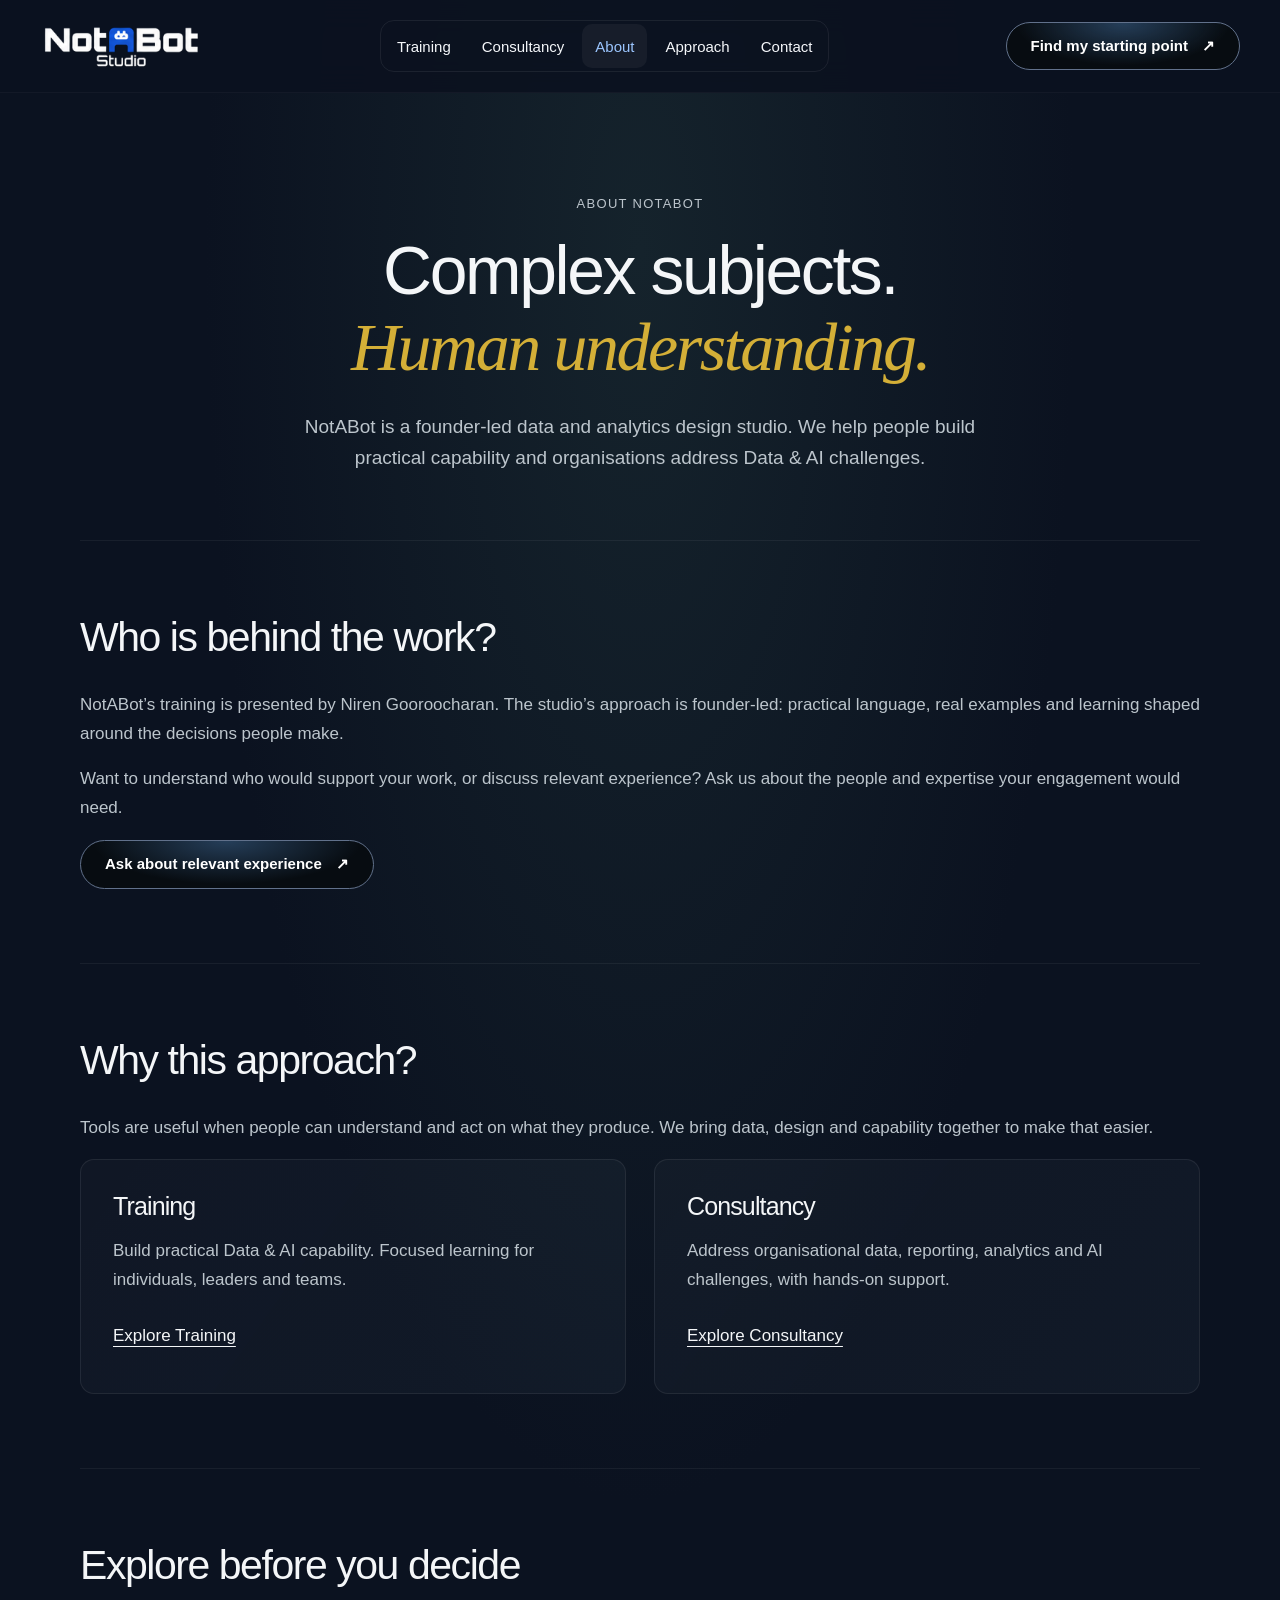
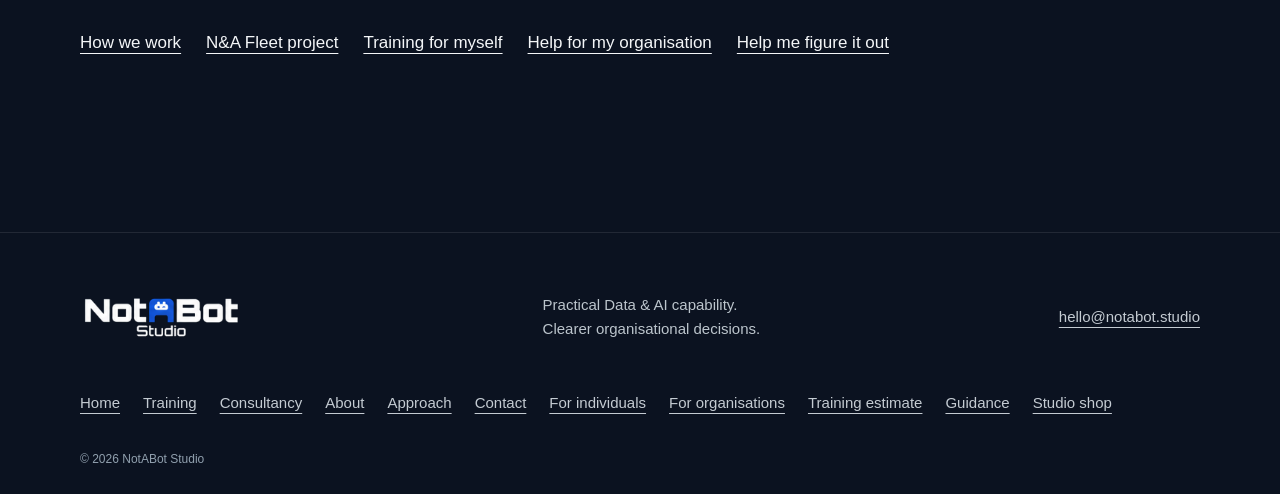
==== commit 8b81d355: "Add files via upload" ====
--- a/about.html
+++ b/about.html
@@ -1 +1 @@
-<!doctype html><html lang="en"><head><meta charset="utf-8"><meta name="viewport" content="width=device-width,initial-scale=1"><title>About NotABot | NotABot Studio</title><meta name="description" content="A founder-led data and analytics design studio connecting practical training and hands-on consultancy."><meta name="theme-color" content="#080d12"><meta property="og:type" content="website"><meta property="og:title" content="About NotABot | NotABot Studio"><meta property="og:description" content="A founder-led data and analytics design studio connecting practical training and hands-on consultancy."><meta property="og:image" content="assets/images/studio-mascot.png"><meta name="twitter:card" content="summary_large_image"><link rel="icon" href="assets/logo/favicon.png"><link rel="apple-touch-icon" href="assets/logo/favicon.png"><link rel="stylesheet" href="ux.css"><script src="ux-data.js" defer></script><script src="ux-core.js" defer></script><script src="ux.js" defer></script></head><body class="ux" id="top"><a class="ux-skip" href="#main">Skip to content</a><header class="ux-header"><a class="ux-logo" href="index.html" aria-label="NotABot Studio home"><img src="assets/logo/notabot-wordmark-nav.png" alt="NotABot Studio" width="429" height="128"></a><nav id="ux-nav" aria-label="Primary"><a href="training.html">Training</a><a href="services.html">Consultancy</a><a href="about.html" aria-current="page">About</a><a href="approach.html">Approach</a><a href="contact.html">Contact</a></nav><a class="ux-button" href="start.html">Find my starting point <span aria-hidden="true">↗</span></a><button class="ux-menu" aria-expanded="false" aria-controls="ux-nav" hidden>Menu</button></header><main id="main"><section class="ux-intro ux-wrap"><p class="ux-eyebrow">About NotABot</p><h1>Complex subjects.<br><em>Human understanding.</em></h1><p class="ux-lead">NotABot is a founder-led data and analytics design studio. We help people build practical capability and organisations address Data & AI challenges.</p></section><section class="ux-section ux-wrap" id="people"><h2>Who is behind the work?</h2><p>NotABot’s training is presented by Niren Gooroocharan. The studio’s approach is founder-led: practical language, real examples and learning shaped around the decisions people make.</p><p>Want to understand who would support your work, or discuss relevant experience? Ask us about the people and expertise your engagement would need.</p><a class="ux-button" href="contact.html?topic=experience&amp;from=about">Ask about relevant experience <span aria-hidden="true">↗</span></a></section><section class="ux-section ux-wrap" id="purpose"><h2>Why this approach?</h2><p>Tools are useful when people can understand and act on what they produce. We bring data, design and capability together to make that easier.</p><div class="ux-two"><article class="ux-panel"><h3>Training</h3><p>Build practical Data & AI capability. Focused learning for individuals, leaders and teams.</p><a class="ux-link" href="training.html">Explore Training</a></article><article class="ux-panel"><h3>Consultancy</h3><p>Address organisational data, reporting, analytics and AI challenges, with hands-on support.</p><a class="ux-link" href="services.html">Explore Consultancy</a></article></div></section><section class="ux-section ux-wrap" id="evidence"><h2>Explore before you decide</h2><div class="ux-actions"><a class="ux-link" href="approach.html">How we work</a><a class="ux-link" href="fleet.html">N&A Fleet project</a><a class="ux-link" href="individuals.html">Training for myself</a><a class="ux-link" href="organisations.html">Help for my organisation</a><a class="ux-link" href="start.html?from=about">Help me figure it out</a></div></section></main><footer class="ux-footer"><div class="ux-wrap ux-footer-top"><a class="ux-logo" href="index.html"><img src="assets/logo/notabot-wordmark-nav.png" alt="NotABot Studio" width="429" height="128" loading="lazy"></a><p>Practical Data & AI capability.<br>Clearer organisational decisions.</p><a class="ux-link" href="mailto:hello@notabot.studio">hello@notabot.studio</a></div><nav class="ux-wrap" aria-label="Footer"><a href="index.html">Home</a><a href="training.html">Training</a><a href="services.html">Consultancy</a><a href="about.html">About</a><a href="approach.html">Approach</a><a href="contact.html">Contact</a><a href="individuals.html">For individuals</a><a href="organisations.html">For organisations</a><a href="plan.html">Training estimate</a><a href="start.html">Guidance</a><a href="merch.html">Studio shop</a></nav><div class="ux-wrap ux-copyright">© <span data-year>2026</span> NotABot Studio</div></footer></body></html>+<!doctype html><html lang="en"><head><meta charset="utf-8"><meta name="viewport" content="width=device-width,initial-scale=1"><title>About NotABot | NotABot Studio</title><meta name="description" content="A founder-led data and analytics design studio connecting practical training and hands-on consultancy."><meta name="theme-color" content="#0B1220"><meta property="og:type" content="website"><meta property="og:title" content="About NotABot | NotABot Studio"><meta property="og:description" content="A founder-led data and analytics design studio connecting practical training and hands-on consultancy."><meta property="og:image" content="assets/images/notabot-brand-mascot.png"><meta name="twitter:card" content="summary_large_image"><link rel="icon" href="assets/logo/favicon.png"><link rel="apple-touch-icon" href="assets/logo/favicon.png"><link rel="stylesheet" href="ux.css"><script src="ux-data.js" defer></script><script src="ux-core.js" defer></script><script src="ux.js" defer></script></head><body class="ux" id="top"><a class="ux-skip" href="#main">Skip to content</a><header class="ux-header"><a class="ux-logo" href="index.html" aria-label="NotABot Studio home"><img src="assets/logo/notabot-wordmark-nav.png" alt="NotABot Studio" width="221" height="61"></a><nav id="ux-nav" aria-label="Primary"><a href="training.html">Training</a><a href="services.html">Consultancy</a><a href="about.html" aria-current="page">About</a><a href="approach.html">Approach</a><a href="contact.html">Contact</a></nav><a class="ux-button" href="start.html">Find my starting point <span aria-hidden="true">↗</span></a><button class="ux-menu" aria-expanded="false" aria-controls="ux-nav" hidden>Menu</button></header><main id="main"><section class="ux-intro ux-wrap"><p class="ux-eyebrow">About NotABot</p><h1>Complex subjects.<br><em>Human understanding.</em></h1><p class="ux-lead">NotABot is a founder-led data and analytics design studio. We help people build practical capability and organisations address Data & AI challenges.</p></section><section class="ux-section ux-wrap" id="people"><h2>Who is behind the work?</h2><p>NotABot’s training is presented by Niren Gooroocharan. The studio’s approach is founder-led: practical language, real examples and learning shaped around the decisions people make.</p><p>Want to understand who would support your work, or discuss relevant experience? Ask us about the people and expertise your engagement would need.</p><a class="ux-button" href="contact.html?topic=experience&amp;from=about">Ask about relevant experience <span aria-hidden="true">↗</span></a></section><section class="ux-section ux-wrap" id="purpose"><h2>Why this approach?</h2><p>Tools are useful when people can understand and act on what they produce. We bring data, design and capability together to make that easier.</p><div class="ux-two"><article class="ux-panel"><h3>Training</h3><p>Build practical Data & AI capability. Focused learning for individuals, leaders and teams.</p><a class="ux-link" href="training.html">Explore Training</a></article><article class="ux-panel"><h3>Consultancy</h3><p>Address organisational data, reporting, analytics and AI challenges, with hands-on support.</p><a class="ux-link" href="services.html">Explore Consultancy</a></article></div></section><section class="ux-section ux-wrap" id="evidence"><h2>Explore before you decide</h2><div class="ux-actions"><a class="ux-link" href="approach.html">How we work</a><a class="ux-link" href="fleet.html">N&A Fleet project</a><a class="ux-link" href="individuals.html">Training for myself</a><a class="ux-link" href="organisations.html">Help for my organisation</a><a class="ux-link" href="start.html?from=about">Help me figure it out</a></div></section></main><footer class="ux-footer"><div class="ux-wrap ux-footer-top"><a class="ux-logo" href="index.html"><img src="assets/logo/notabot-wordmark-nav.png" alt="NotABot Studio" width="221" height="61" loading="lazy"></a><p>Practical Data & AI capability.<br>Clearer organisational decisions.</p><a class="ux-link" href="mailto:hello@notabot.studio">hello@notabot.studio</a></div><nav class="ux-wrap" aria-label="Footer"><a href="index.html">Home</a><a href="training.html">Training</a><a href="services.html">Consultancy</a><a href="about.html">About</a><a href="approach.html">Approach</a><a href="contact.html">Contact</a><a href="individuals.html">For individuals</a><a href="organisations.html">For organisations</a><a href="plan.html">Training estimate</a><a href="start.html">Guidance</a><a href="merch.html">Studio shop</a></nav><div class="ux-wrap ux-copyright">© <span data-year>2026</span> NotABot Studio</div></footer></body></html>
--- a/ux.css
+++ b/ux.css
@@ -1,4 +1,7 @@
-@font-face{font-family:Studio;src:local('Arial')}*{box-sizing:border-box}html{scroll-padding-top:125px}body.ux{margin:0;background:#05090c;color:#f4f6f8;font-family:Studio,Arial,sans-serif;font-size:17px;line-height:1.7;background-image:radial-gradient(ellipse at 50% 12%,#15232c 0,transparent 48%)}[hidden]{display:none!important}.ux a,.ux-header a,.ux-footer a{color:inherit}.ux a{text-underline-offset:5px}.ux :focus-visible,.ux-header :focus-visible,.ux-footer :focus-visible{outline:3px solid #81b9ff;outline-offset:5px}.ux-wrap{width:min(1120px,calc(100% - 64px));margin-inline:auto}.ux-header{position:sticky;top:0;z-index:20;display:flex;align-items:center;justify-content:space-between;gap:22px;padding:20px max(32px,calc((100vw - 1200px)/2));background:#040709ed;backdrop-filter:blur(16px);font:15px Arial,sans-serif;color:#f5f7fa;border-bottom:1px solid #ffffff09}.ux-logo{display:block;flex-shrink:0}.ux-logo img{width:164px;height:auto;display:block}.ux-header nav{display:flex;gap:5px;border:1px solid #ffffff12;border-radius:14px;padding:3px}.ux-header nav a{padding:11px 13px;text-decoration:none;min-height:44px;display:flex;align-items:center}.ux-header nav a:hover,.ux-header [aria-current=page]{background:#ffffff0c;border-radius:10px;color:#9cc6ff}.ux-button,.ux-secondary,.ux-menu{display:inline-flex;align-items:center;justify-content:center;gap:14px;padding:12px 24px;min-height:48px;border-radius:30px;border:1px solid #61718b;background:radial-gradient(ellipse at top,#253e59,transparent 65%),#070c11;color:#fff!important;font:600 15px/1.5 Arial,sans-serif;text-decoration:none;cursor:pointer}.ux-button:hover,.ux-secondary:hover{border-color:#a4c9ff;background-color:#182332}.ux-link{display:inline-block;padding:10px 0;min-height:44px}.ux-actions{display:flex;align-items:center;flex-wrap:wrap;gap:12px 25px;margin-top:26px}.ux-intro{padding-top:100px;padding-bottom:66px;max-width:1050px;text-align:center}.ux-eyebrow{font-size:13px;letter-spacing:.1em;text-transform:uppercase;color:#bac9d5;margin:0 0 18px}.ux h1,.ux h2,.ux h3{line-height:1.12;font-weight:500;letter-spacing:-.035em;overflow-wrap:break-word}.ux h1{font-size:clamp(44px,5.3vw,76px);margin:0 0 25px}.ux h1 em,.ux h2 em{font-family:Georgia,serif;font-weight:400;color:#efb875}.ux h2{font-size:clamp(30px,3.2vw,45px);margin:0 0 30px}.ux h3{font-size:25px;margin:0 0 16px}.ux p{color:#bcc5cc}.ux .ux-lead{max-width:730px;margin:0 auto;font-size:19px;line-height:1.65}.ux-intro .ux-actions{justify-content:center}.ux-section{padding-block:74px;border-top:1px solid #ffffff0e}.ux-two,.ux-contact-grid,.ux-estimate-grid{display:grid;grid-template-columns:1fr 1fr;gap:28px}.ux-three,.ux-routes{display:grid;grid-template-columns:repeat(3,1fr);gap:22px}.ux-panel,.ux-course,.ux-routes>a{border:1px solid #ffffff13;border-radius:14px;padding:32px;background:linear-gradient(125deg,#ffffff06,#91b4d30c);min-width:0}.ux-panel h2{font-size:29px}.ux-routes>a{display:flex;flex-direction:column;text-decoration:none;transition:border-color .2s,background .2s}.ux-routes>a:hover{border-color:#7390af;background:#1a2630}.ux-routes h2{font-size:28px;margin-bottom:10px}.ux-route-action{margin-top:auto;padding-top:22px;color:#ebcda5}.ux-route-section{padding-bottom:80px}.ux-course-grid{display:grid;grid-template-columns:1fr 1fr;gap:24px;margin-top:30px}.ux-course{scroll-margin-top:130px}.ux-facts{margin-block:25px}.ux-facts>div{padding:12px 0;border-top:1px solid #ffffff13}.ux-facts dt{color:#9caeba;font-size:13px}.ux-facts dd{margin:3px 0;font-size:16px}.ux .ux-fit{color:#edf0f2;font-size:15px}.ux details{margin:18px 0;border-top:1px solid #ffffff20;border-bottom:1px solid #ffffff20;padding:4px 0}.ux summary{padding:14px 3px;cursor:pointer;font-size:16px;min-height:48px}.ux details p{font-size:16px}.ux-topic{padding:28px 0;border-top:1px solid #ffffff20}.ux-steps{list-style:none;counter-reset:stages;display:grid;grid-template-columns:repeat(3,1fr);padding:0;gap:25px}.ux-steps li{counter-increment:stages;border-top:1px solid #7d6c53;padding-top:24px}.ux-steps li:before{content:'0' counter(stages);color:#efb875;display:block;margin-bottom:22px}.ux-list{padding-left:22px}.ux-mascot{width:100%;height:auto;border-radius:15px}.ux-about{align-items:center}.ux .ux-note{font-size:14px;color:#a8b6c0}.ux-footer{margin-top:90px;border-top:1px solid #ffffff18;padding:45px 0 25px;color:#c4cbd2;font:15px/1.6 Arial,sans-serif;background:#040709}.ux-footer-top{display:flex;align-items:center;justify-content:space-between;gap:30px;padding-bottom:25px}.ux-footer nav{display:flex;flex-wrap:wrap;gap:0 23px}.ux-footer nav a{padding:10px 0;min-height:44px}.ux-copyright{margin-top:25px;font-size:12px;color:#91a0ae}.ux-skip{position:fixed;top:-100px;left:16px;z-index:100;padding:12px;background:#fff;color:#000!important}.ux-skip:focus{top:12px}.ux label{display:block;margin:20px 0 7px;font-size:16px}.ux label span{font-size:14px;color:#bac5ce}.ux input:not([type=radio]),.ux textarea,.ux select{width:100%;min-width:0;border:1px solid #67717b;background:#0b1218;color:#f5f7f8;border-radius:8px;padding:13px;font:16px/1.5 Arial,sans-serif;min-height:48px}.ux textarea{resize:vertical}.ux input[aria-invalid=true],.ux textarea[aria-invalid=true]{border:2px solid #ffae95}.ux fieldset{border:0;padding:0;margin:28px 0}.ux legend{font-size:17px}.ux .ux-option{display:flex;align-items:center;gap:12px;border:1px solid #596773;border-radius:9px;padding:15px;margin:12px 0;cursor:pointer;min-height:54px}.ux .ux-option:has(input:checked){border-color:#efb875;background:#efb8750e}.ux .ux-option span{font-size:16px;color:#f3f5f7}.ux input[type=radio]{width:20px;height:20px;accent-color:#e8b06c;flex-shrink:0}.ux-form-row{display:grid;grid-template-columns:1fr 1fr;gap:18px}.ux form>.ux-button{margin-top:22px}.ux .ux-field-error{color:#ffbaa5;font-size:15px}.ux-errors{border:2px solid #ffbaa5;padding:16px;border-radius:8px}.ux-errors p{color:#ffbaa5}.ux-errors a{display:block;padding:6px}.ux-draft{margin-top:25px}.ux-guide-section{max-width:850px}.ux-progress{display:flex;flex-wrap:wrap;gap:10px 25px;padding:0;list-style:none;color:#aab7c3;font-size:14px;margin-bottom:35px}.ux-progress [aria-current=step]{color:#efb875}.ux-guide-question{border:0;padding:0;margin:0!important}.ux-guide-question legend{font-size:clamp(24px,3vw,34px);line-height:1.25;margin-bottom:15px}.ux-guide-controls{display:flex;gap:16px;flex-wrap:wrap;margin-top:28px}.ux-secondary{background:transparent;border-color:#788694}.ux-result-type{color:#efb875!important}.ux-estimate-value{font-size:44px;line-height:1.2;color:#efb875!important}.ux-summary{padding-left:20px}.ux-summary li{margin-block:9px}.ux-contact-grid{grid-template-columns:.8fr 1.2fr}.ux-contact-grid aside{padding-top:25px}.ux-contact-grid aside h2{font-size:31px}.ux-guide-exits{margin-top:25px}.ux-status:empty{display:none}.ux a,.ux p,.ux dd{overflow-wrap:anywhere}@media(max-width:1050px){.ux-header{flex-wrap:wrap;padding:15px 24px}.ux-header>.ux-button{margin-left:auto}.ux-header nav{order:3;width:100%;justify-content:center}.ux-three,.ux-routes{gap:14px}.ux-routes>a{padding:24px}.ux-routes h2{font-size:25px}}@media(max-width:700px){html{scroll-padding-top:100px}.ux-wrap{width:calc(100% - 36px)}.ux-header{padding:14px 18px;gap:12px}.ux-logo img{width:138px}.ux-header>.ux-button{display:none}.ux-menu{margin-left:auto;padding:9px 19px;min-height:44px}.ux-header nav{flex-wrap:wrap;justify-content:flex-start}.ux-header.js-nav nav:not(.is-open){display:none}.ux-header nav a{flex:1 0 30%;justify-content:center}.ux-intro{padding:64px 0 40px}.ux h1{font-size:44px}.ux .ux-lead{font-size:17px}.ux-two,.ux-three,.ux-routes,.ux-course-grid,.ux-contact-grid,.ux-estimate-grid,.ux-form-row{grid-template-columns:1fr}.ux-section{padding-block:50px}.ux-panel,.ux-course,.ux-routes>a{padding:24px}.ux-steps{grid-template-columns:1fr}.ux-footer-top{align-items:flex-start;flex-direction:column;gap:12px}.ux-actions{gap:10px 20px}.ux-guide-controls>*{flex:1}.ux-estimate-value{font-size:38px}.ux-route-section{padding-bottom:45px}}@media(prefers-reduced-motion:reduce){*,*:before,*:after{scroll-behavior:auto!important;transition:none!important;animation:none!important}}
-
+@font-face{font-family:Studio;src:local('Arial')}*{box-sizing:border-box}html{scroll-padding-top:125px}body.ux{margin:0;background:#0B1220;color:#f4f6f8;font-family:Studio,Arial,sans-serif;font-size:17px;line-height:1.7;background-image:radial-gradient(ellipse at 50% 12%,#15232c 0,transparent 48%)}[hidden]{display:none!important}.ux a,.ux-header a,.ux-footer a{color:inherit}.ux a{text-underline-offset:5px}.ux :focus-visible,.ux-header :focus-visible,.ux-footer :focus-visible{outline:3px solid #81b9ff;outline-offset:5px}.ux-wrap{width:min(1120px,calc(100% - 64px));margin-inline:auto}.ux-header{position:sticky;top:0;z-index:20;display:flex;align-items:center;justify-content:space-between;gap:22px;padding:20px max(32px,calc((100vw - 1200px)/2));background:#0B1220ed;backdrop-filter:blur(16px);font:15px Arial,sans-serif;color:#f5f7fa;border-bottom:1px solid #ffffff09}.ux-logo{display:block;flex-shrink:0}.ux-logo img{width:164px;height:auto;display:block}.ux-header nav{display:flex;gap:5px;border:1px solid #ffffff12;border-radius:14px;padding:3px}.ux-header nav a{padding:11px 13px;text-decoration:none;min-height:44px;display:flex;align-items:center}.ux-header nav a:hover,.ux-header [aria-current=page]{background:#ffffff0c;border-radius:10px;color:#9cc6ff}.ux-button,.ux-secondary,.ux-menu{display:inline-flex;align-items:center;justify-content:center;gap:14px;padding:12px 24px;min-height:48px;border-radius:30px;border:1px solid #61718b;background:radial-gradient(ellipse at top,#253e59,transparent 65%),#070c11;color:#fff!important;font:600 15px/1.5 Arial,sans-serif;text-decoration:none;cursor:pointer}.ux-button:hover,.ux-secondary:hover{border-color:#a4c9ff;background-color:#182332}.ux-link{display:inline-block;padding:10px 0;min-height:44px}.ux-actions{display:flex;align-items:center;flex-wrap:wrap;gap:12px 25px;margin-top:26px}.ux-intro{padding-top:100px;padding-bottom:66px;max-width:1050px;text-align:center}.ux-eyebrow{font-size:13px;letter-spacing:.1em;text-transform:uppercase;color:#bac9d5;margin:0 0 18px}.ux h1,.ux h2,.ux h3{line-height:1.12;font-weight:500;letter-spacing:-.035em;overflow-wrap:break-word}.ux h1{font-size:clamp(44px,5.3vw,76px);margin:0 0 25px}.ux h1 em,.ux h2 em{font-family:Georgia,serif;font-weight:400;color:#D4AF37}.ux h2{font-size:clamp(30px,3.2vw,45px);margin:0 0 30px}.ux h3{font-size:25px;margin:0 0 16px}.ux p{color:#bcc5cc}.ux .ux-lead{max-width:730px;margin:0 auto;font-size:19px;line-height:1.65}.ux-intro .ux-actions{justify-content:center}.ux-section{padding-block:74px;border-top:1px solid #ffffff0e}.ux-two,.ux-contact-grid,.ux-estimate-grid{display:grid;grid-template-columns:1fr 1fr;gap:28px}.ux-three,.ux-routes{display:grid;grid-template-columns:repeat(3,1fr);gap:22px}.ux-panel,.ux-course,.ux-routes>a{border:1px solid #ffffff13;border-radius:14px;padding:32px;background:linear-gradient(125deg,#ffffff06,#91b4d30c);min-width:0}.ux-panel h2{font-size:29px}.ux-routes>a{display:flex;flex-direction:column;text-decoration:none;transition:border-color .2s,background .2s}.ux-routes>a:hover{border-color:#7390af;background:#1a2630}.ux-routes h2{font-size:28px;margin-bottom:10px}.ux-route-action{margin-top:auto;padding-top:22px;color:#D4AF37}.ux-route-section{padding-bottom:80px}.ux-course-grid{display:grid;grid-template-columns:1fr 1fr;gap:24px;margin-top:30px}.ux-course{scroll-margin-top:130px}.ux-facts{margin-block:25px}.ux-facts>div{padding:12px 0;border-top:1px solid #ffffff13}.ux-facts dt{color:#9caeba;font-size:13px}.ux-facts dd{margin:3px 0;font-size:16px}.ux .ux-fit{color:#edf0f2;font-size:15px}.ux details{margin:18px 0;border-top:1px solid #ffffff20;border-bottom:1px solid #ffffff20;padding:4px 0}.ux summary{padding:14px 3px;cursor:pointer;font-size:16px;min-height:48px}.ux details p{font-size:16px}.ux-topic{padding:28px 0;border-top:1px solid #ffffff20}.ux-steps{list-style:none;counter-reset:stages;display:grid;grid-template-columns:repeat(3,1fr);padding:0;gap:25px}.ux-steps li{counter-increment:stages;border-top:1px solid #7d6c53;padding-top:24px}.ux-steps li:before{content:'0' counter(stages);color:#D4AF37;display:block;margin-bottom:22px}.ux-list{padding-left:22px}.ux-mascot{width:100%;height:auto;border-radius:15px}.ux-about{align-items:center}.ux .ux-note{font-size:14px;color:#a8b6c0}.ux-footer{margin-top:90px;border-top:1px solid #ffffff18;padding:45px 0 25px;color:#c4cbd2;font:15px/1.6 Arial,sans-serif;background:#0B1220}.ux-footer-top{display:flex;align-items:center;justify-content:space-between;gap:30px;padding-bottom:25px}.ux-footer nav{display:flex;flex-wrap:wrap;gap:0 23px}.ux-footer nav a{padding:10px 0;min-height:44px}.ux-copyright{margin-top:25px;font-size:12px;color:#91a0ae}.ux-skip{position:fixed;top:-100px;left:16px;z-index:100;padding:12px;background:#fff;color:#000!important}.ux-skip:focus{top:12px}.ux label{display:block;margin:20px 0 7px;font-size:16px}.ux label span{font-size:14px;color:#bac5ce}.ux input:not([type=radio]),.ux textarea,.ux select{width:100%;min-width:0;border:1px solid #67717b;background:#0b1218;color:#f5f7f8;border-radius:8px;padding:13px;font:16px/1.5 Arial,sans-serif;min-height:48px}.ux textarea{resize:vertical}.ux input[aria-invalid=true],.ux textarea[aria-invalid=true]{border:2px solid #ffae95}.ux fieldset{border:0;padding:0;margin:28px 0}.ux legend{font-size:17px}.ux .ux-option{display:flex;align-items:center;gap:12px;border:1px solid #596773;border-radius:9px;padding:15px;margin:12px 0;cursor:pointer;min-height:54px}.ux .ux-option:has(input:checked){border-color:#D4AF37;background:#D4AF370e}.ux .ux-option span{font-size:16px;color:#f3f5f7}.ux input[type=radio]{width:20px;height:20px;accent-color:#D4AF37;flex-shrink:0}.ux-form-row{display:grid;grid-template-columns:1fr 1fr;gap:18px}.ux form>.ux-button{margin-top:22px}.ux .ux-field-error{color:#ffbaa5;font-size:15px}.ux-errors{border:2px solid #ffbaa5;padding:16px;border-radius:8px}.ux-errors p{color:#ffbaa5}.ux-errors a{display:block;padding:6px}.ux-draft{margin-top:25px}.ux-guide-section{max-width:850px}.ux-progress{display:flex;flex-wrap:wrap;gap:10px 25px;padding:0;list-style:none;color:#aab7c3;font-size:14px;margin-bottom:35px}.ux-progress [aria-current=step]{color:#D4AF37}.ux-guide-question{border:0;padding:0;margin:0!important}.ux-guide-question legend{font-size:clamp(24px,3vw,34px);line-height:1.25;margin-bottom:15px}.ux-guide-controls{display:flex;gap:16px;flex-wrap:wrap;margin-top:28px}.ux-secondary{background:transparent;border-color:#788694}.ux-result-type{color:#D4AF37!important}.ux-estimate-value{font-size:44px;line-height:1.2;color:#D4AF37!important}.ux-summary{padding-left:20px}.ux-summary li{margin-block:9px}.ux-contact-grid{grid-template-columns:.8fr 1.2fr}.ux-contact-grid aside{padding-top:25px}.ux-contact-grid aside h2{font-size:31px}.ux-guide-exits{margin-top:25px}.ux-status:empty{display:none}.ux a,.ux p,.ux dd{overflow-wrap:anywhere}@media(max-width:1050px){.ux-header{flex-wrap:wrap;padding:15px 24px}.ux-header>.ux-button{margin-left:auto}.ux-header nav{order:3;width:100%;justify-content:center}.ux-three,.ux-routes{gap:14px}.ux-routes>a{padding:24px}.ux-routes h2{font-size:25px}}@media(max-width:700px){html{scroll-padding-top:100px}.ux-wrap{width:calc(100% - 36px)}.ux-header{padding:14px 18px;gap:12px}.ux-logo img{width:138px}.ux-header>.ux-button{display:none}.ux-menu{margin-left:auto;padding:9px 19px;min-height:44px}.ux-header nav{flex-wrap:wrap;justify-content:flex-start}.ux-header.js-nav nav:not(.is-open){display:none}.ux-header nav a{flex:1 0 30%;justify-content:center}.ux-intro{padding:64px 0 40px}.ux h1{font-size:44px}.ux .ux-lead{font-size:17px}.ux-two,.ux-three,.ux-routes,.ux-course-grid,.ux-contact-grid,.ux-estimate-grid,.ux-form-row{grid-template-columns:1fr}.ux-section{padding-block:50px}.ux-panel,.ux-course,.ux-routes>a{padding:24px}.ux-steps{grid-template-columns:1fr}.ux-footer-top{align-items:flex-start;flex-direction:column;gap:12px}.ux-actions{gap:10px 20px}.ux-guide-controls>*{flex:1}.ux-estimate-value{font-size:38px}.ux-route-section{padding-bottom:45px}}@media(prefers-reduced-motion:reduce){*,*:before,*:after{scroll-behavior:auto!important;transition:none!important;animation:none!important}}
+
 @media(min-width:701px){.ux-menu{display:none}}
 
+
+/* Supplied portrait mascot, displayed without cropping. */
+.ux-mascot{display:block;width:min(100%,360px);height:auto;max-height:530px;object-fit:contain;margin-inline:auto;border-radius:0}
